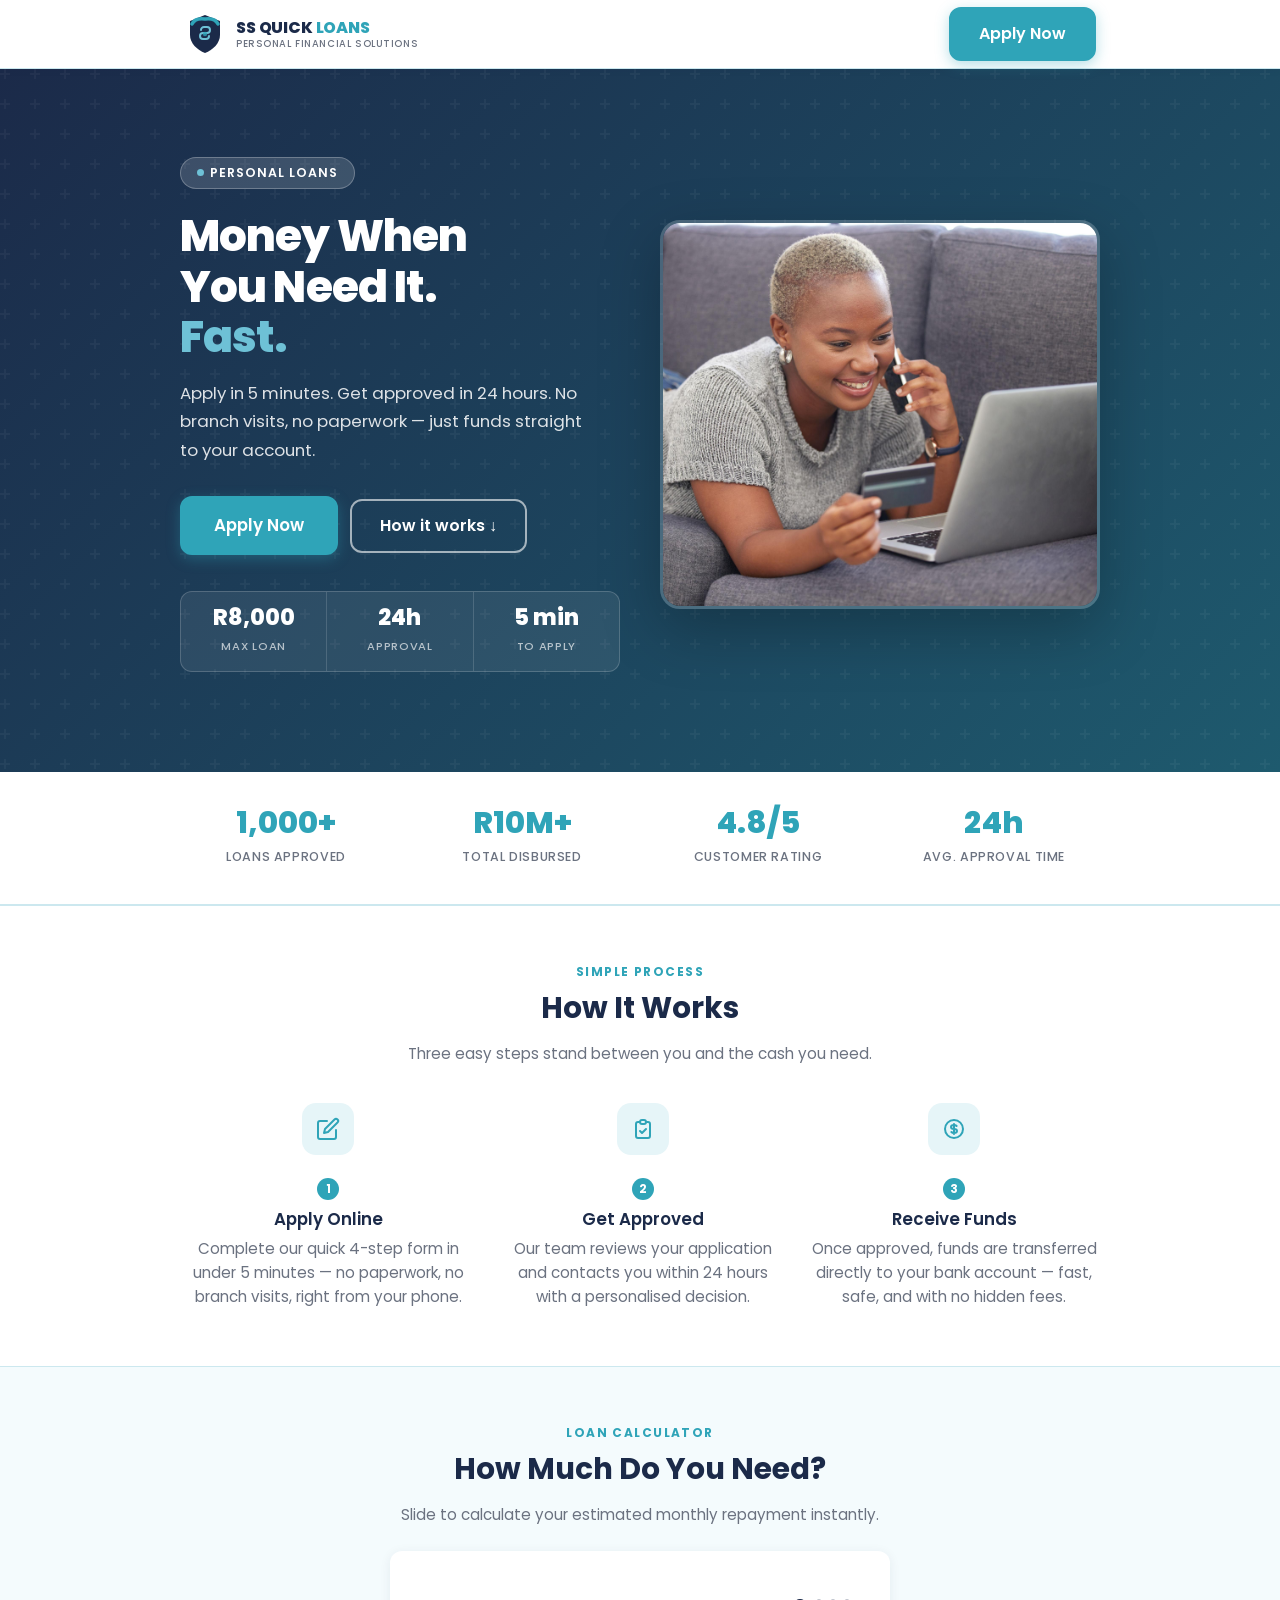
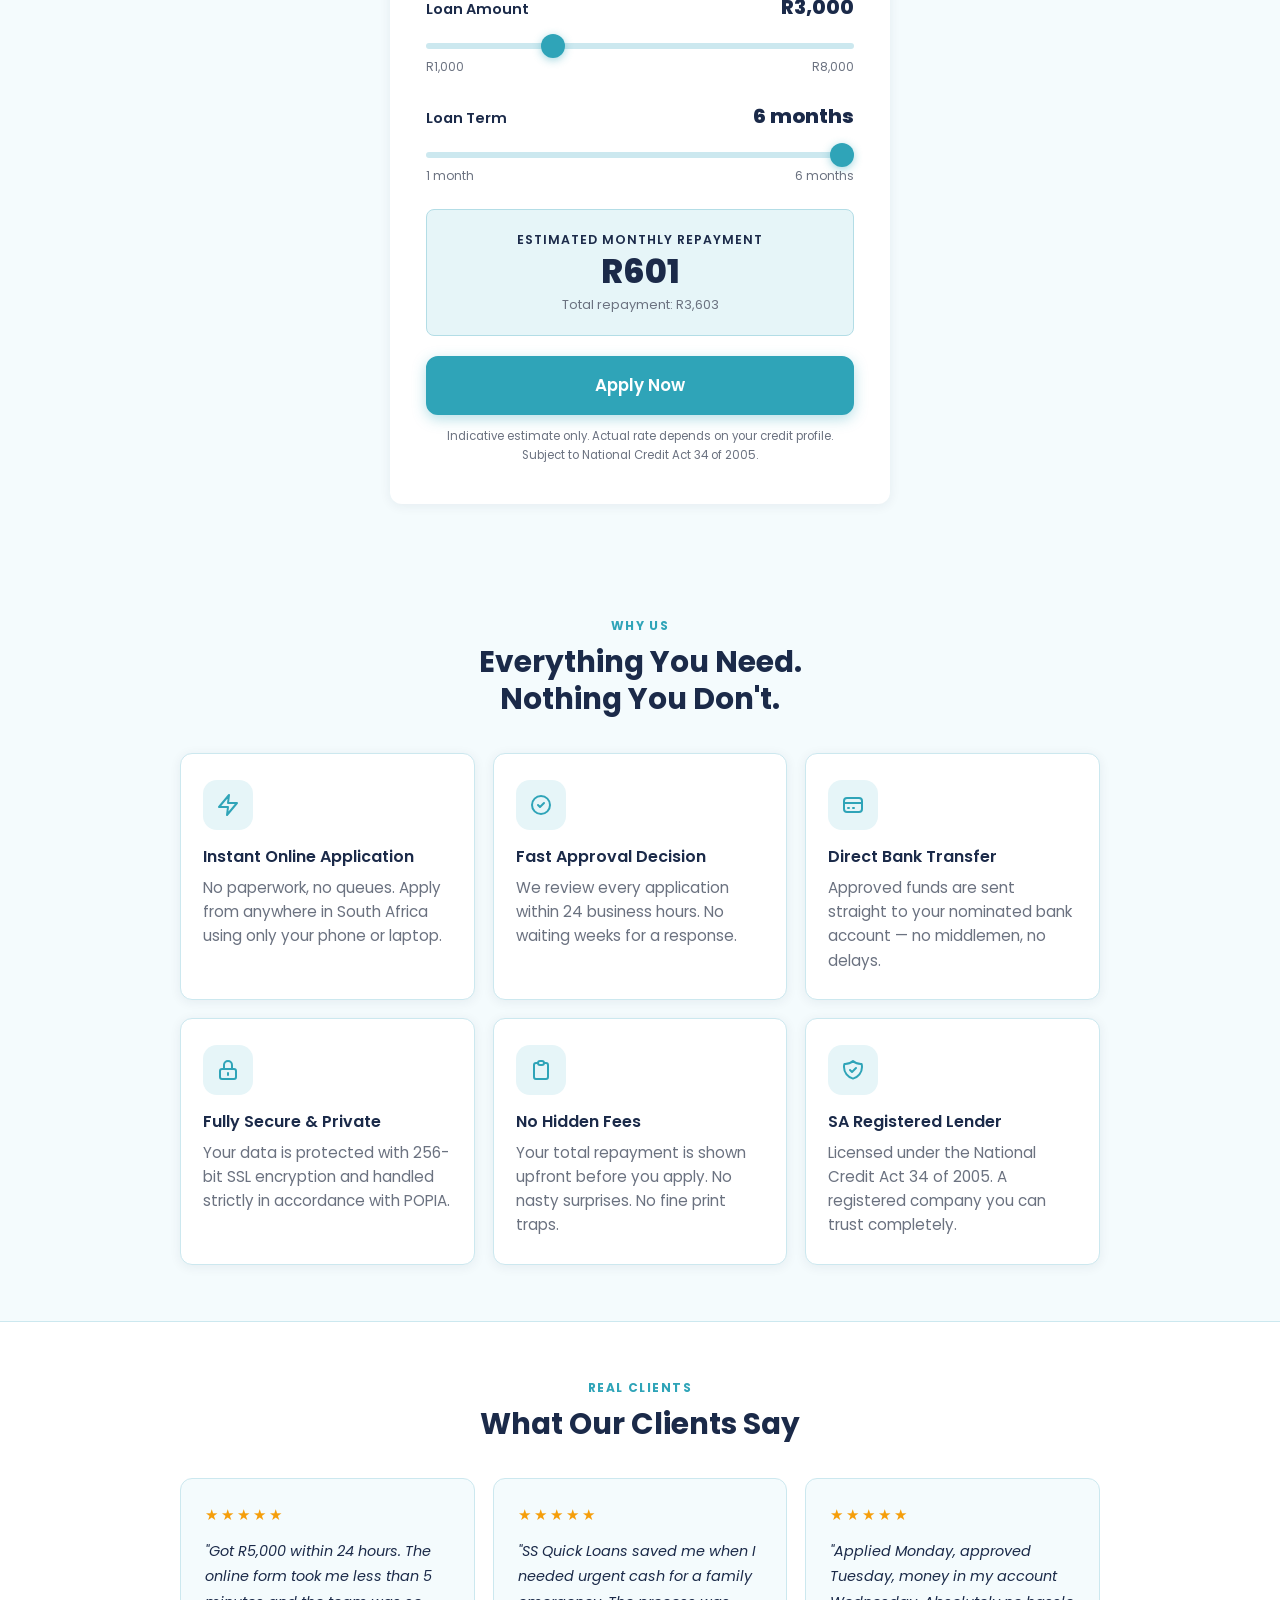
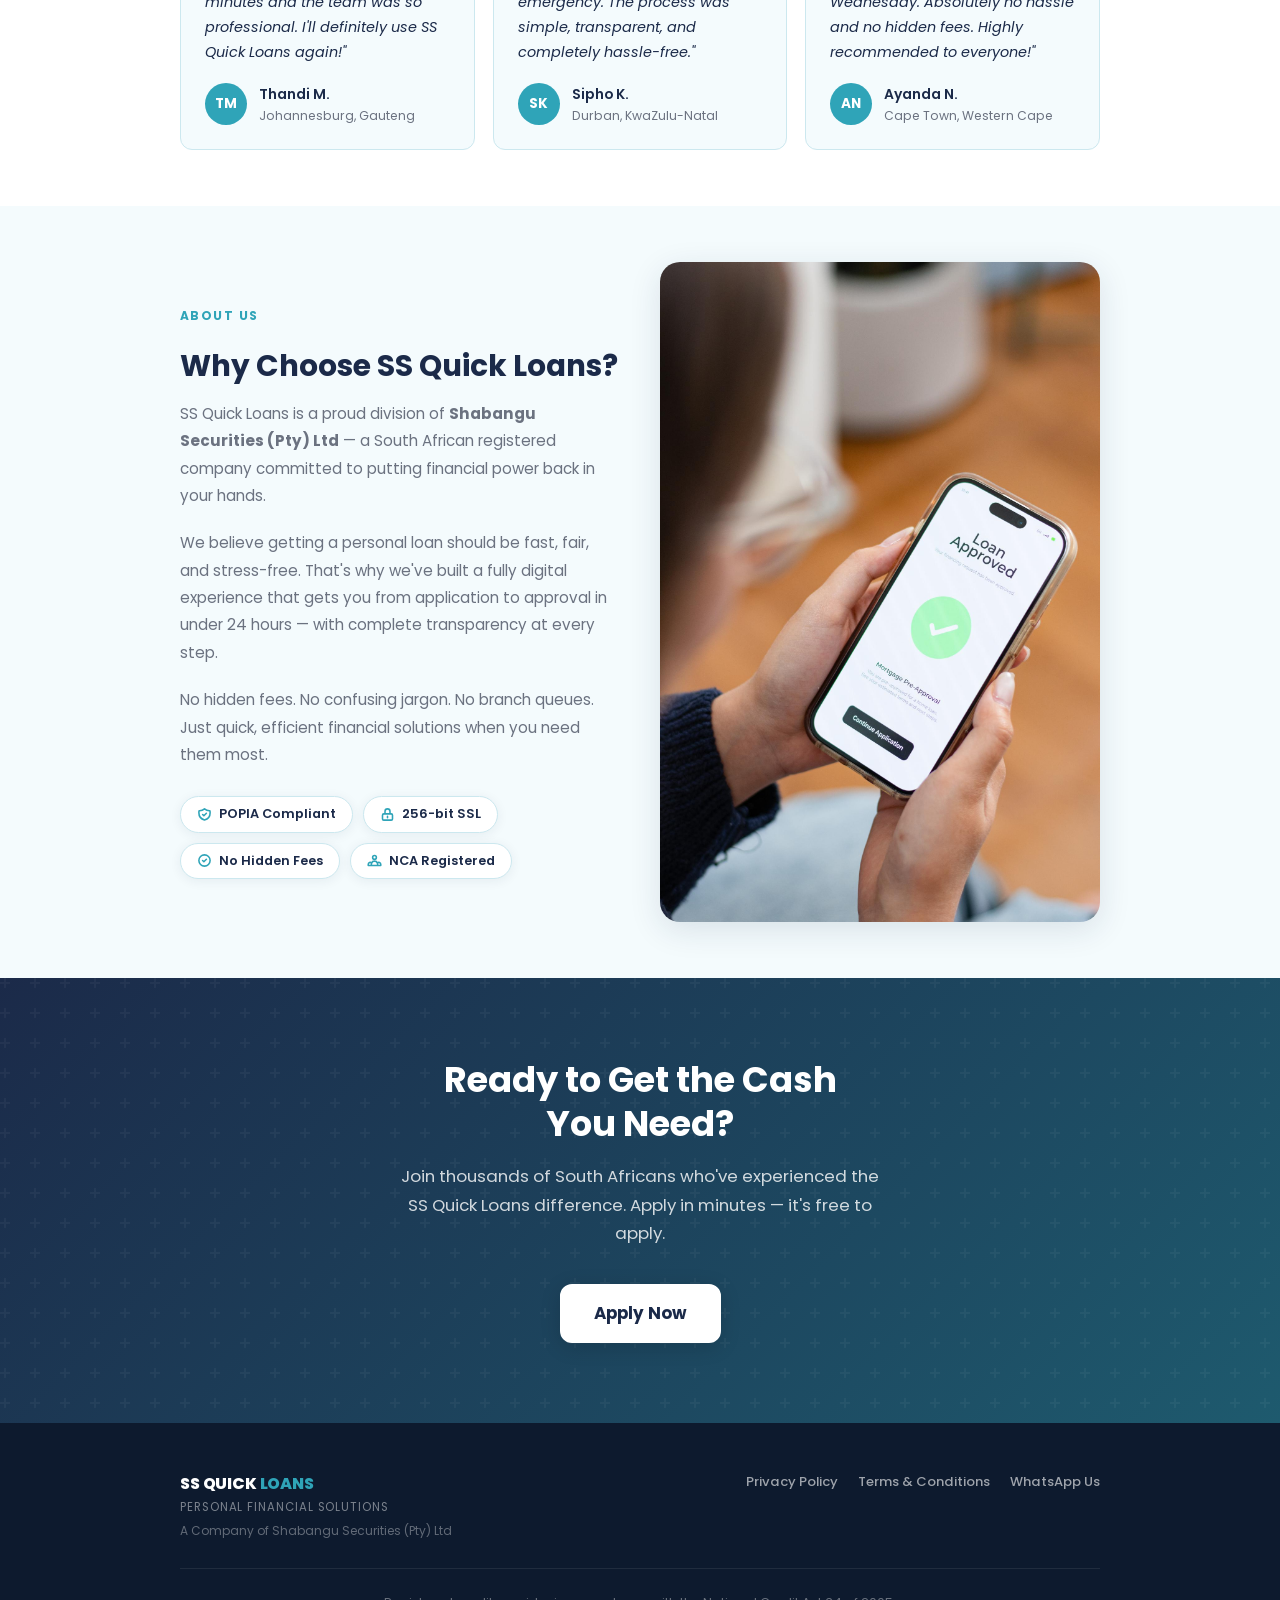
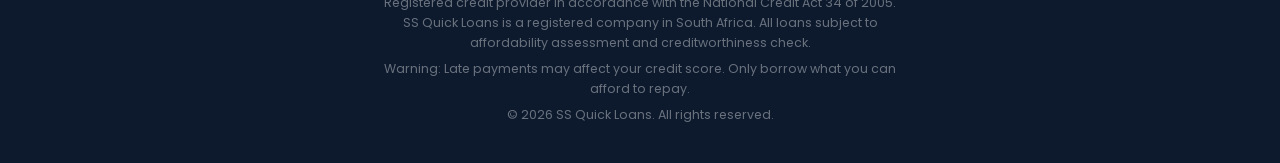
==== index.html @ d0271a35 "Launch SS Quick Loans website Full brand redesign: teal/deep blue palette, Poppins font, SS logo. 10" ====
<!DOCTYPE html>
<html lang="en">
  <head>
    <meta charset="UTF-8" />
    <meta name="viewport" content="width=device-width, initial-scale=1.0" />
    <meta name="description" content="SS Quick Loans — Fast, simple personal loans up to R8,000. Apply in 5 minutes, get approved in 24 hours. No branch visits, no paperwork." />
    <title>SS Quick Loans — Personal Financial Solutions</title>
    <link rel="preconnect" href="https://fonts.googleapis.com" />
    <link rel="preconnect" href="https://fonts.gstatic.com" crossorigin />
    <link href="https://fonts.googleapis.com/css2?family=Poppins:wght@400;500;600;700;800&display=swap" rel="stylesheet" />
    <link rel="stylesheet" href="css/styles.css" />
  </head>

  <body>

    <!-- ── Header ──────────────────────────────────────────── -->
    <header class="site-header">
      <div class="container container--wide">
        <a href="index.html" class="logo" aria-label="SS Quick Loans home">
          <!-- Logo Mark: Stylised SS shield with teal swoosh -->
          <svg class="logo-mark" width="42" height="42" viewBox="0 0 42 42" fill="none" xmlns="http://www.w3.org/2000/svg" aria-hidden="true">
            <!-- Shield body (deep navy) -->
            <path d="M21 2 L36 8 L36 22 C36 30 29 37 21 40 C13 37 6 30 6 22 L6 8 Z" fill="#1B2A49"/>
            <!-- Teal swoosh accent -->
            <path d="M8 11 C10 7 15 5 21 6 C27 5 32 7 34 11" stroke="#2FA4B8" stroke-width="3.5" stroke-linecap="round" fill="none"/>
            <!-- Inner S shape (lighter teal) -->
            <path d="M17 17 C17 15.3 18.3 14 20 14 L23 14 C24.7 14 26 15.3 26 17 C26 18.7 24.7 20 23 20 L19 20 C17.3 20 16 21.3 16 23 C16 24.7 17.3 26 19 26 L22 26 C23.7 26 25 24.7 25 23" stroke="#6EC1D6" stroke-width="2" stroke-linecap="round" fill="none"/>
            <!-- Keyhole -->
            <circle cx="21" cy="21" r="2.2" fill="#2FA4B8" opacity="0.8"/>
          </svg>
          <div class="logo-text">
            <strong>SS QUICK <em>LOANS</em></strong>
            <small>Personal Financial Solutions</small>
          </div>
        </a>
        <a href="apply.html" class="btn btn-primary" data-brand="cta">Apply Now</a>
      </div>
    </header>

    <!-- ── Hero ────────────────────────────────────────────── -->
    <section class="hero">
      <div class="container container--wide">
        <div class="hero-inner">

          <!-- Left: Content -->
          <div class="hero-content">
            <div class="hero-badge">
              <span class="hero-badge-dot"></span>
              <span data-brand="loan-type">Personal Loans</span>
            </div>

            <h1>Money When<br />You Need It.<br /><span style="color:#6EC1D6;">Fast.</span></h1>

            <p class="hero-lead">
              Apply in 5 minutes. Get approved in 24 hours. No branch visits,
              no paperwork — just funds straight to your account.
            </p>

            <div class="hero-cta-row">
              <a href="apply.html" class="btn btn-primary btn-lg" data-brand="cta">Apply Now &rarr;</a>
              <a href="#how-it-works" class="btn btn-outline-white">How it works &darr;</a>
            </div>

            <div class="hero-amount">
              <div class="hero-amount-item">
                <strong data-brand="max-amount">R8,000</strong>
                <span>Max Loan</span>
              </div>
              <div class="hero-amount-item">
                <strong>24h</strong>
                <span>Approval</span>
              </div>
              <div class="hero-amount-item">
                <strong>5 min</strong>
                <span>To Apply</span>
              </div>
            </div>
          </div>

          <!-- Right: Hero Image -->
          <div class="hero-image">
            <img
              src="assets/images/hero-woman.jpg"
              alt="Happy client applying for a loan on laptop while on phone"
              loading="eager"
            />
          </div>

        </div>
      </div>
    </section>

    <!-- ── Stats Bar ────────────────────────────────────────── -->
    <section class="stats-bar">
      <div class="container container--wide">
        <div class="stats-grid">
          <div class="stat-item">
            <span class="stat-number">1,000+</span>
            <span class="stat-label">Loans Approved</span>
          </div>
          <div class="stat-item">
            <span class="stat-number">R10M+</span>
            <span class="stat-label">Total Disbursed</span>
          </div>
          <div class="stat-item">
            <span class="stat-number">4.8/5</span>
            <span class="stat-label">Customer Rating</span>
          </div>
          <div class="stat-item">
            <span class="stat-number">24h</span>
            <span class="stat-label">Avg. Approval Time</span>
          </div>
        </div>
      </div>
    </section>

    <!-- ── How It Works ─────────────────────────────────────── -->
    <section class="how-it-works" id="how-it-works">
      <div class="container container--wide">
        <p class="section-label text-center">Simple Process</p>
        <h2 class="text-center mb-16">How It Works</h2>
        <p class="text-center text-muted" style="max-width:480px;margin:0 auto;">Three easy steps stand between you and the cash you need.</p>

        <div class="steps">
          <!-- Step 1 -->
          <div class="step">
            <div class="step-icon">
              <svg viewBox="0 0 24 24" aria-hidden="true">
                <path d="M11 4H4a2 2 0 00-2 2v14a2 2 0 002 2h14a2 2 0 002-2v-7"/>
                <path d="M18.5 2.5a2.121 2.121 0 013 3L12 15l-4 1 1-4 9.5-9.5z"/>
              </svg>
            </div>
            <div class="step-content">
              <div class="step-num">1</div>
              <h3>Apply Online</h3>
              <p>Complete our quick 4-step form in under 5 minutes — no paperwork, no branch visits, right from your phone.</p>
            </div>
          </div>

          <!-- Step 2 -->
          <div class="step">
            <div class="step-icon">
              <svg viewBox="0 0 24 24" aria-hidden="true">
                <path d="M9 5H7a2 2 0 00-2 2v12a2 2 0 002 2h10a2 2 0 002-2V7a2 2 0 00-2-2h-2M9 5a2 2 0 002 2h2a2 2 0 002-2M9 5a2 2 0 012-2h2a2 2 0 012 2m-6 9l2 2 4-4"/>
              </svg>
            </div>
            <div class="step-content">
              <div class="step-num">2</div>
              <h3>Get Approved</h3>
              <p>Our team reviews your application and contacts you within 24 hours with a personalised decision.</p>
            </div>
          </div>

          <!-- Step 3 -->
          <div class="step">
            <div class="step-icon">
              <svg viewBox="0 0 24 24" aria-hidden="true">
                <path d="M12 8c-1.657 0-3 .895-3 2s1.343 2 3 2 3 .895 3 2-1.343 2-3 2m0-8c1.11 0 2.08.402 2.599 1M12 8V7m0 1v8m0 0v1m0-1c-1.11 0-2.08-.402-2.599-1M21 12a9 9 0 11-18 0 9 9 0 0118 0z"/>
              </svg>
            </div>
            <div class="step-content">
              <div class="step-num">3</div>
              <h3>Receive Funds</h3>
              <p>Once approved, funds are transferred directly to your bank account — fast, safe, and with no hidden fees.</p>
            </div>
          </div>
        </div>
      </div>
    </section>

    <!-- ── Loan Calculator ──────────────────────────────────── -->
    <section class="calculator-section">
      <div class="container">
        <p class="section-label text-center">Loan Calculator</p>
        <h2 class="text-center mb-16">How Much Do You Need?</h2>
        <p class="text-center text-muted mb-24">Slide to calculate your estimated monthly repayment instantly.</p>

        <div class="card calc-card">
          <!-- Amount -->
          <div class="calc-header">
            <label for="loan-amount">Loan Amount</label>
            <span class="calc-value" id="amount-display">R3,000</span>
          </div>
          <input
            type="range"
            id="loan-amount"
            class="slider"
            min="1000"
            max="8000"
            step="500"
            value="3000"
            aria-label="Loan amount"
          />
          <div class="slider-range">
            <span>R1,000</span>
            <span data-brand="max-amount">R8,000</span>
          </div>

          <!-- Term -->
          <div class="calc-header">
            <label for="loan-term-slider">Loan Term</label>
            <span class="calc-value" id="term-display">6 months</span>
          </div>
          <input
            type="range"
            id="loan-term-slider"
            class="slider"
            min="1"
            max="6"
            step="1"
            value="6"
            aria-label="Loan term in months"
          />
          <div class="slider-range">
            <span>1 month</span>
            <span>6 months</span>
          </div>

          <!-- Result -->
          <div class="calc-result">
            <div class="result-label">Estimated Monthly Repayment</div>
            <div class="result-amount" id="monthly-repayment">R0</div>
            <div class="result-sub">Total repayment: <span id="total-repayment">R0</span></div>
          </div>

          <a href="apply.html" class="btn btn-primary btn-full btn-lg" id="calc-apply-btn" data-brand="cta">Apply Now</a>
          <p class="calc-disclaimer">Indicative estimate only. Actual rate depends on your credit profile. Subject to National Credit Act 34 of 2005.</p>
        </div>
      </div>
    </section>

    <!-- ── Benefits / Features ──────────────────────────────── -->
    <section class="benefits-section">
      <div class="container container--wide">
        <p class="section-label text-center">Why Us</p>
        <h2 class="text-center mb-16">Everything You Need.<br />Nothing You Don't.</h2>

        <div class="benefits-grid">

          <div class="benefit-card">
            <div class="benefit-icon">
              <svg viewBox="0 0 24 24" aria-hidden="true">
                <path d="M13 2L3 14h9l-1 8 10-12h-9l1-8z"/>
              </svg>
            </div>
            <h3>Instant Online Application</h3>
            <p>No paperwork, no queues. Apply from anywhere in South Africa using only your phone or laptop.</p>
          </div>

          <div class="benefit-card">
            <div class="benefit-icon">
              <svg viewBox="0 0 24 24" aria-hidden="true">
                <path d="M9 12l2 2 4-4M21 12a9 9 0 11-18 0 9 9 0 0118 0z"/>
              </svg>
            </div>
            <h3>Fast Approval Decision</h3>
            <p>We review every application within 24 business hours. No waiting weeks for a response.</p>
          </div>

          <div class="benefit-card">
            <div class="benefit-icon">
              <svg viewBox="0 0 24 24" aria-hidden="true">
                <path d="M3 10h18M7 15h1m4 0h1m-7 4h12a3 3 0 003-3V8a3 3 0 00-3-3H6a3 3 0 00-3 3v8a3 3 0 003 3z"/>
              </svg>
            </div>
            <h3>Direct Bank Transfer</h3>
            <p>Approved funds are sent straight to your nominated bank account — no middlemen, no delays.</p>
          </div>

          <div class="benefit-card">
            <div class="benefit-icon">
              <svg viewBox="0 0 24 24" aria-hidden="true">
                <path d="M12 15v2m-6 4h12a2 2 0 002-2v-6a2 2 0 00-2-2H6a2 2 0 00-2 2v6a2 2 0 002 2zm10-10V7a4 4 0 00-8 0v4h8z"/>
              </svg>
            </div>
            <h3>Fully Secure &amp; Private</h3>
            <p>Your data is protected with 256-bit SSL encryption and handled strictly in accordance with POPIA.</p>
          </div>

          <div class="benefit-card">
            <div class="benefit-icon">
              <svg viewBox="0 0 24 24" aria-hidden="true">
                <path d="M9 5H7a2 2 0 00-2 2v12a2 2 0 002 2h10a2 2 0 002-2V7a2 2 0 00-2-2h-2M9 5a2 2 0 002 2h2a2 2 0 002-2M9 5a2 2 0 012-2h2a2 2 0 012 2"/>
              </svg>
            </div>
            <h3>No Hidden Fees</h3>
            <p>Your total repayment is shown upfront before you apply. No nasty surprises. No fine print traps.</p>
          </div>

          <div class="benefit-card">
            <div class="benefit-icon">
              <svg viewBox="0 0 24 24" aria-hidden="true">
                <path d="M9 12l2 2 4-4m5.618-4.016A11.955 11.955 0 0112 2.944a11.955 11.955 0 01-8.618 3.04A12.02 12.02 0 003 9c0 5.591 3.824 10.29 9 11.622 5.176-1.332 9-6.03 9-11.622 0-1.042-.133-2.052-.382-3.016z"/>
              </svg>
            </div>
            <h3>SA Registered Lender</h3>
            <p>Licensed under the National Credit Act 34 of 2005. A registered company you can trust completely.</p>
          </div>

        </div>
      </div>
    </section>

    <!-- ── Testimonials ─────────────────────────────────────── -->
    <section class="testimonials-section">
      <div class="container container--wide">
        <p class="section-label text-center">Real Clients</p>
        <h2 class="text-center mb-16">What Our Clients Say</h2>

        <div class="testimonials-grid">

          <div class="testimonial-card">
            <div class="testimonial-stars">★★★★★</div>
            <p class="testimonial-text">"Got R5,000 within 24 hours. The online form took me less than 5 minutes and the team was so professional. I'll definitely use SS Quick Loans again!"</p>
            <div class="testimonial-author">
              <div class="author-avatar">TM</div>
              <div>
                <div class="author-name">Thandi M.</div>
                <div class="author-location">Johannesburg, Gauteng</div>
              </div>
            </div>
          </div>

          <div class="testimonial-card">
            <div class="testimonial-stars">★★★★★</div>
            <p class="testimonial-text">"SS Quick Loans saved me when I needed urgent cash for a family emergency. The process was simple, transparent, and completely hassle-free."</p>
            <div class="testimonial-author">
              <div class="author-avatar">SK</div>
              <div>
                <div class="author-name">Sipho K.</div>
                <div class="author-location">Durban, KwaZulu-Natal</div>
              </div>
            </div>
          </div>

          <div class="testimonial-card">
            <div class="testimonial-stars">★★★★★</div>
            <p class="testimonial-text">"Applied Monday, approved Tuesday, money in my account Wednesday. Absolutely no hassle and no hidden fees. Highly recommended to everyone!"</p>
            <div class="testimonial-author">
              <div class="author-avatar">AN</div>
              <div>
                <div class="author-name">Ayanda N.</div>
                <div class="author-location">Cape Town, Western Cape</div>
              </div>
            </div>
          </div>

        </div>
      </div>
    </section>

    <!-- ── About / Trust Section ───────────────────────────── -->
    <section class="about-section">
      <div class="container container--wide">
        <div class="about-inner">

          <!-- Left: Content -->
          <div class="about-content">
            <p class="section-label">About Us</p>
            <h2>Why Choose SS Quick Loans?</h2>
            <p>
              SS Quick Loans is a proud division of <strong>Shabangu Securities (Pty) Ltd</strong> —
              a South African registered company committed to putting financial power back in your hands.
            </p>
            <p>
              We believe getting a personal loan should be fast, fair, and stress-free.
              That's why we've built a fully digital experience that gets you from application
              to approval in under 24 hours — with complete transparency at every step.
            </p>
            <p>
              No hidden fees. No confusing jargon. No branch queues.
              Just quick, efficient financial solutions when you need them most.
            </p>

            <div class="trust-badges">
              <div class="trust-badge">
                <svg viewBox="0 0 24 24" aria-hidden="true">
                  <path d="M9 12l2 2 4-4m5.618-4.016A11.955 11.955 0 0112 2.944a11.955 11.955 0 01-8.618 3.04A12.02 12.02 0 003 9c0 5.591 3.824 10.29 9 11.622 5.176-1.332 9-6.03 9-11.622 0-1.042-.133-2.052-.382-3.016z"/>
                </svg>
                POPIA Compliant
              </div>
              <div class="trust-badge">
                <svg viewBox="0 0 24 24" aria-hidden="true">
                  <path d="M12 15v2m-6 4h12a2 2 0 002-2v-6a2 2 0 00-2-2H6a2 2 0 00-2 2v6a2 2 0 002 2zm10-10V7a4 4 0 00-8 0v4h8z"/>
                </svg>
                256-bit SSL
              </div>
              <div class="trust-badge">
                <svg viewBox="0 0 24 24" aria-hidden="true">
                  <path d="M9 12l2 2 4-4M21 12a9 9 0 11-18 0 9 9 0 0118 0z"/>
                </svg>
                No Hidden Fees
              </div>
              <div class="trust-badge">
                <svg viewBox="0 0 24 24" aria-hidden="true">
                  <path d="M17 20h5v-2a3 3 0 00-5.356-1.857M17 20H7m10 0v-2c0-.656-.126-1.283-.356-1.857M7 20H2v-2a3 3 0 015.356-1.857M7 20v-2c0-.656.126-1.283.356-1.857m0 0a5.002 5.002 0 019.288 0M15 7a3 3 0 11-6 0 3 3 0 016 0z"/>
                </svg>
                NCA Registered
              </div>
            </div>
          </div>

          <!-- Right: Image -->
          <div class="about-image">
            <img
              src="assets/images/loan-approved.jpg"
              alt="Person seeing their loan approved on a mobile phone"
              loading="lazy"
            />
          </div>

        </div>
      </div>
    </section>

    <!-- ── Final CTA Section ────────────────────────────────── -->
    <section class="cta-section">
      <div class="container">
        <h2>Ready to Get the Cash<br />You Need?</h2>
        <p>
          Join thousands of South Africans who've experienced the
          SS Quick Loans difference. Apply in minutes — it's free to apply.
        </p>
        <a href="apply.html" class="btn btn-white btn-lg" data-brand="cta">
          Apply Now — It's Free
        </a>
      </div>
    </section>

    <!-- ── Footer ────────────────────────────────────────────── -->
    <footer class="site-footer">
      <div class="container container--wide">
        <div class="footer-top">
          <!-- Brand block -->
          <div>
            <div class="footer-brand-name">SS QUICK <em>LOANS</em></div>
            <div class="footer-tagline">Personal Financial Solutions</div>
            <div style="font-size:0.75rem;color:rgba(255,255,255,0.35);margin-top:4px;">A Company of Shabangu Securities (Pty) Ltd</div>
          </div>
          <!-- Links -->
          <div class="footer-links">
            <a href="#">Privacy Policy</a>
            <a href="#">Terms &amp; Conditions</a>
            <a href="#" data-brand="whatsapp-btn" target="_blank" rel="noopener noreferrer">WhatsApp Us</a>
          </div>
        </div>

        <div class="footer-legal">
          <p>
            Registered credit provider in accordance with the National Credit Act 34 of 2005.
            <span data-brand="name">SS Quick Loans</span> is a registered company in South Africa.
            All loans subject to affordability assessment and creditworthiness check.
          </p>
          <p>
            Warning: Late payments may affect your credit score.
            Only borrow what you can afford to repay.
          </p>
          <p class="footer-copyright">
            &copy; <span id="footer-year"></span> SS Quick Loans. All rights reserved.
          </p>
        </div>
      </div>
    </footer>

    <!-- ── Sticky CTA (mobile only) ─────────────────────────── -->
    <div class="sticky-cta" id="sticky-cta" role="region" aria-label="Apply for a loan">
      <a href="apply.html" class="btn btn-primary btn-full btn-lg" data-brand="cta">Apply Now</a>
    </div>

    <!-- Scripts -->
    <script src="js/config.js"></script>
    <script src="js/calculator.js"></script>
    <script>
      document.getElementById("footer-year").textContent = new Date().getFullYear();

      (function () {
        const cta = document.getElementById("sticky-cta");
        let lastY = window.scrollY;
        let heroBottom = 0;

        function setHeroBottom() {
          const hero = document.querySelector(".hero");
          if (hero) heroBottom = hero.getBoundingClientRect().bottom + window.scrollY;
        }

        setHeroBottom();
        window.addEventListener("resize", setHeroBottom);

        window.addEventListener("scroll", function () {
          const y = window.scrollY;
          if (y < heroBottom) {
            cta.classList.add("hidden");
          } else if (y < lastY) {
            cta.classList.remove("hidden");
          } else {
            cta.classList.add("hidden");
          }
          lastY = y;
        }, { passive: true });
      }());
    </script>
  </body>
</html>
---- css/styles.css ----
/* ============================================================
   SS Quick Loans — styles.css
   Mobile-first, pure CSS, zero dependencies
   ============================================================ */

@import url('https://fonts.googleapis.com/css2?family=Poppins:wght@400;500;600;700;800&display=swap');

/* ── 1. CSS Variables ──────────────────────────────────────── */
:root {
  --primary: #1B2A49;
  --accent: #2FA4B8;
  --primary-dark: #162136;
  --accent-hover: #238A9E;
  --accent-light: #E6F5F8;
  --accent-mid: #6EC1D6;

  --text: #1B2A49;
  --text-muted: #6B7280;
  --bg: #F4FBFD;
  --card: #ffffff;
  --border: #CCE8EF;

  --radius: 12px;
  --radius-sm: 8px;
  --shadow: 0 2px 12px rgba(27, 42, 73, 0.07);
  --shadow-lg: 0 8px 32px rgba(27, 42, 73, 0.12);

  --font: 'Poppins', -apple-system, BlinkMacSystemFont, "Segoe UI", Roboto, sans-serif;
  --transition: 0.2s ease;
}

/* ── 2. Reset ──────────────────────────────────────────────── */
*,
*::before,
*::after {
  box-sizing: border-box;
  margin: 0;
  padding: 0;
}

html {
  font-size: 16px;
  scroll-behavior: smooth;
  -webkit-text-size-adjust: 100%;
}

body {
  font-family: var(--font);
  color: var(--text);
  background: var(--bg);
  line-height: 1.6;
  min-height: 100vh;
}

img,
svg {
  display: block;
  max-width: 100%;
}

a {
  color: var(--accent);
  text-decoration: none;
}

a:hover {
  text-decoration: underline;
}

ul {
  list-style: none;
}

/* ── 3. Layout ─────────────────────────────────────────────── */
.container {
  width: 100%;
  max-width: 540px;
  margin: 0 auto;
  padding: 0 20px;
}

.container--wide {
  max-width: 960px;
}

section {
  padding: 56px 0;
}

/* ── 4. Typography ─────────────────────────────────────────── */
h1 {
  font-size: clamp(1.9rem, 5vw, 2.75rem);
  font-weight: 800;
  line-height: 1.15;
  letter-spacing: -0.02em;
  color: var(--text);
}

h2 {
  font-size: clamp(1.3rem, 4vw, 1.85rem);
  font-weight: 700;
  line-height: 1.25;
  color: var(--text);
}

h3 {
  font-size: 1.05rem;
  font-weight: 600;
  color: var(--text);
}

p {
  color: var(--text-muted);
  font-size: 0.95rem;
}

.text-center { text-align: center; }
.text-primary { color: var(--primary); }
.text-accent  { color: var(--accent); }
.text-muted   { color: var(--text-muted); }

/* ── 5. Buttons ────────────────────────────────────────────── */
.btn {
  display: inline-flex;
  align-items: center;
  justify-content: center;
  gap: 8px;
  min-height: 48px;
  padding: 12px 28px;
  border-radius: var(--radius);
  font-family: var(--font);
  font-size: 1rem;
  font-weight: 600;
  cursor: pointer;
  border: 2px solid transparent;
  transition: background var(--transition), transform var(--transition), box-shadow var(--transition);
  text-decoration: none;
  white-space: nowrap;
  -webkit-tap-highlight-color: transparent;
}

.btn:active {
  transform: scale(0.97);
}

.btn-primary {
  background: var(--accent);
  color: #fff;
  border-color: var(--accent);
  box-shadow: 0 4px 14px rgba(47, 164, 184, 0.35);
}

.btn-primary:hover {
  background: var(--accent-hover);
  border-color: var(--accent-hover);
  box-shadow: 0 6px 20px rgba(47, 164, 184, 0.45);
  text-decoration: none;
  color: #fff;
}

.btn-outline {
  background: transparent;
  color: var(--primary);
  border-color: var(--primary);
}

.btn-outline:hover {
  background: var(--accent-light);
  text-decoration: none;
}

.btn-outline-white {
  background: transparent;
  color: #fff;
  border-color: rgba(255, 255, 255, 0.6);
}

.btn-outline-white:hover {
  background: rgba(255, 255, 255, 0.12);
  border-color: #fff;
  text-decoration: none;
  color: #fff;
}

.btn-accent {
  background: var(--accent);
  color: #fff;
  border-color: var(--accent);
  box-shadow: 0 4px 14px rgba(47, 164, 184, 0.35);
}

.btn-accent:hover {
  background: var(--accent-hover);
  border-color: var(--accent-hover);
  text-decoration: none;
  color: #fff;
}

.btn-white {
  background: #fff;
  color: var(--primary);
  border-color: #fff;
  box-shadow: 0 4px 20px rgba(0, 0, 0, 0.15);
  font-weight: 700;
}

.btn-white:hover {
  background: rgba(255, 255, 255, 0.92);
  text-decoration: none;
  color: var(--primary);
}

.btn-full { width: 100%; }

.btn-lg {
  min-height: 56px;
  font-size: 1.05rem;
  padding: 14px 32px;
}

.whatsapp-btn {
  background: #25d366;
  color: #fff;
  border-color: #25d366;
  box-shadow: 0 4px 14px rgba(37, 211, 102, 0.3);
}

.whatsapp-btn:hover {
  background: #1da851;
  border-color: #1da851;
  text-decoration: none;
  color: #fff;
}

/* ── 6. Card ───────────────────────────────────────────────── */
.card {
  background: var(--card);
  border-radius: var(--radius);
  box-shadow: var(--shadow);
  padding: 28px 24px;
}

.card--bordered {
  border: 1px solid var(--border);
  box-shadow: none;
}

/* ── 7. Header ─────────────────────────────────────────────── */
.site-header {
  background: var(--card);
  border-bottom: 1px solid var(--border);
  position: sticky;
  top: 0;
  z-index: 100;
  box-shadow: 0 1px 8px rgba(27, 42, 73, 0.06);
}

.site-header .container--wide {
  display: flex;
  align-items: center;
  justify-content: space-between;
  height: 68px;
  padding: 0 24px;
}

/* ── 8. Logo ───────────────────────────────────────────────── */
.logo {
  display: flex;
  align-items: center;
  gap: 10px;
  text-decoration: none;
}

.logo:hover { text-decoration: none; }

.logo-mark {
  flex-shrink: 0;
}

.logo-text {
  line-height: 1.15;
}

.logo-text strong {
  display: block;
  font-size: 1rem;
  font-weight: 800;
  letter-spacing: -0.01em;
  color: var(--primary);
}

.logo-text strong em {
  color: var(--accent);
  font-style: normal;
}

.logo-text small {
  display: block;
  font-size: 0.6rem;
  color: var(--text-muted);
  font-weight: 500;
  letter-spacing: 0.06em;
  text-transform: uppercase;
}

/* ── 9. Hero ───────────────────────────────────────────────── */
.hero {
  background: linear-gradient(135deg, var(--primary) 0%, #1e5a6e 100%);
  color: #fff;
  padding: 60px 0 72px;
  position: relative;
  overflow: hidden;
}

.hero::before {
  content: "";
  position: absolute;
  inset: 0;
  background: url("data:image/svg+xml,%3Csvg width='60' height='60' viewBox='0 0 60 60' xmlns='http://www.w3.org/2000/svg'%3E%3Cg fill='none' fill-rule='evenodd'%3E%3Cg fill='%23ffffff' fill-opacity='0.04'%3E%3Cpath d='M36 34v-4h-2v4h-4v2h4v4h2v-4h4v-2h-4zm0-30V0h-2v4h-4v2h4v4h2V6h4V4h-4zM6 34v-4H4v4H0v2h4v4h2v-4h4v-2H6zM6 4V0H4v4H0v2h4v4h2V6h4V4H6z'/%3E%3C/g%3E%3C/g%3E%3C/svg%3E");
  pointer-events: none;
}

.hero .container--wide {
  position: relative;
  z-index: 1;
}

.hero-inner {
  display: grid;
  grid-template-columns: 1fr;
  gap: 40px;
  align-items: center;
}

.hero-content { text-align: center; }

.hero h1 {
  color: #fff;
  margin-bottom: 16px;
}

.hero-lead {
  color: rgba(255, 255, 255, 0.85);
  font-size: 1.05rem;
  max-width: 420px;
  margin: 0 auto 32px;
  line-height: 1.7;
}

.hero-badge {
  display: inline-flex;
  align-items: center;
  gap: 6px;
  background: rgba(255, 255, 255, 0.15);
  border: 1px solid rgba(255, 255, 255, 0.25);
  border-radius: 100px;
  padding: 5px 16px;
  font-size: 0.78rem;
  font-weight: 600;
  color: #fff;
  margin-bottom: 22px;
  text-transform: uppercase;
  letter-spacing: 0.08em;
}

.hero-badge-dot {
  width: 7px;
  height: 7px;
  border-radius: 50%;
  background: var(--accent-mid);
  flex-shrink: 0;
}

.hero-cta-row {
  display: flex;
  flex-direction: column;
  gap: 12px;
  align-items: center;
  margin-bottom: 36px;
}

.hero-amount {
  display: flex;
  justify-content: center;
  gap: 0;
  border: 1px solid rgba(255, 255, 255, 0.18);
  border-radius: var(--radius);
  background: rgba(255, 255, 255, 0.08);
  overflow: hidden;
}

.hero-amount-item {
  flex: 1;
  text-align: center;
  padding: 14px 12px;
  border-right: 1px solid rgba(255, 255, 255, 0.15);
}

.hero-amount-item:last-child { border-right: none; }

.hero-amount-item strong {
  display: block;
  font-size: 1.4rem;
  font-weight: 800;
  color: #fff;
  line-height: 1;
  margin-bottom: 3px;
}

.hero-amount-item span {
  font-size: 0.7rem;
  color: rgba(255, 255, 255, 0.65);
  text-transform: uppercase;
  letter-spacing: 0.06em;
  font-weight: 500;
}

.hero-image {
  border-radius: 20px;
  overflow: hidden;
  position: relative;
  max-height: 400px;
  box-shadow: 0 20px 60px rgba(0, 0, 0, 0.25);
  border: 3px solid rgba(255, 255, 255, 0.2);
}

.hero-image img {
  width: 100%;
  height: 100%;
  object-fit: cover;
  display: block;
}

/* ── 10. Stats Bar ─────────────────────────────────────────── */
.stats-bar {
  background: var(--card);
  border-bottom: 1px solid var(--border);
  padding: 32px 0;
}

.stats-grid {
  display: grid;
  grid-template-columns: repeat(2, 1fr);
  gap: 24px;
  text-align: center;
}

.stat-item { padding: 4px; }

.stat-number {
  display: block;
  font-size: 1.9rem;
  font-weight: 800;
  color: var(--accent);
  line-height: 1;
  margin-bottom: 4px;
}

.stat-label {
  font-size: 0.78rem;
  color: var(--text-muted);
  font-weight: 500;
  text-transform: uppercase;
  letter-spacing: 0.05em;
}

/* ── 11. Section Label ─────────────────────────────────────── */
.section-label {
  font-size: 0.75rem;
  text-transform: uppercase;
  letter-spacing: 0.12em;
  font-weight: 700;
  color: var(--accent);
  margin-bottom: 8px;
}

/* ── 12. How It Works ──────────────────────────────────────── */
.how-it-works {
  background: var(--card);
  border-top: 1px solid var(--border);
  border-bottom: 1px solid var(--border);
}

.steps {
  display: flex;
  flex-direction: column;
  gap: 24px;
  margin-top: 36px;
}

.step {
  display: flex;
  gap: 20px;
  align-items: flex-start;
}

.step-icon {
  width: 52px;
  height: 52px;
  border-radius: 14px;
  background: var(--accent-light);
  display: flex;
  align-items: center;
  justify-content: center;
  flex-shrink: 0;
}

.step-icon svg {
  width: 24px;
  height: 24px;
  stroke: var(--accent);
  fill: none;
  stroke-width: 2;
  stroke-linecap: round;
  stroke-linejoin: round;
}

.step-num {
  display: inline-flex;
  align-items: center;
  justify-content: center;
  width: 22px;
  height: 22px;
  border-radius: 50%;
  background: var(--accent);
  color: #fff;
  font-size: 0.72rem;
  font-weight: 700;
  margin-bottom: 6px;
}

.step-content h3 { margin-bottom: 4px; }

/* ── 13. Benefits Section ──────────────────────────────────── */
.benefits-section { background: var(--bg); }

.benefits-grid {
  display: grid;
  grid-template-columns: 1fr;
  gap: 18px;
  margin-top: 36px;
}

.benefit-card {
  background: var(--card);
  border-radius: var(--radius);
  padding: 26px 22px;
  border: 1px solid var(--border);
  box-shadow: var(--shadow);
  transition: transform var(--transition), box-shadow var(--transition);
}

.benefit-card:hover {
  transform: translateY(-2px);
  box-shadow: var(--shadow-lg);
}

.benefit-icon {
  width: 50px;
  height: 50px;
  border-radius: 14px;
  background: var(--accent-light);
  display: flex;
  align-items: center;
  justify-content: center;
  margin-bottom: 14px;
}

.benefit-icon svg {
  width: 24px;
  height: 24px;
  stroke: var(--accent);
  fill: none;
  stroke-width: 2;
  stroke-linecap: round;
  stroke-linejoin: round;
}

.benefit-card h3 { margin-bottom: 6px; font-size: 1rem; }

/* ── 14. Testimonials ──────────────────────────────────────── */
.testimonials-section { background: var(--card); border-top: 1px solid var(--border); }

.testimonials-grid {
  display: grid;
  grid-template-columns: 1fr;
  gap: 18px;
  margin-top: 36px;
}

.testimonial-card {
  background: var(--bg);
  border-radius: var(--radius);
  padding: 24px;
  border: 1px solid var(--border);
  display: flex;
  flex-direction: column;
}

.testimonial-stars {
  color: #F59E0B;
  font-size: 0.95rem;
  letter-spacing: 3px;
  margin-bottom: 12px;
}

.testimonial-text {
  font-size: 0.9rem;
  color: var(--text);
  line-height: 1.75;
  font-style: italic;
  flex: 1;
  margin-bottom: 18px;
}

.testimonial-author {
  display: flex;
  align-items: center;
  gap: 12px;
}

.author-avatar {
  width: 42px;
  height: 42px;
  border-radius: 50%;
  background: var(--accent);
  color: #fff;
  display: flex;
  align-items: center;
  justify-content: center;
  font-weight: 700;
  font-size: 0.85rem;
  flex-shrink: 0;
}

.author-name {
  font-size: 0.87rem;
  font-weight: 600;
  color: var(--text);
}

.author-location {
  font-size: 0.77rem;
  color: var(--text-muted);
  font-weight: 400;
}

/* ── 15. Loan Calculator ───────────────────────────────────── */
.calculator-section { padding: 56px 0; }

.calc-card { padding: 32px 24px; }

.calc-header {
  display: flex;
  justify-content: space-between;
  align-items: baseline;
  margin-bottom: 8px;
}

.calc-header label {
  font-weight: 600;
  font-size: 0.9rem;
  color: var(--text);
}

.calc-header .calc-value {
  font-size: 1.25rem;
  font-weight: 800;
  color: var(--primary);
}

.slider {
  -webkit-appearance: none;
  appearance: none;
  width: 100%;
  height: 6px;
  border-radius: 6px;
  background: var(--border);
  outline: none;
  cursor: pointer;
  margin: 12px 0 4px;
  transition: background var(--transition);
}

.slider::-webkit-slider-thumb {
  -webkit-appearance: none;
  appearance: none;
  width: 24px;
  height: 24px;
  border-radius: 50%;
  background: var(--accent);
  cursor: pointer;
  box-shadow: 0 2px 8px rgba(47, 164, 184, 0.45);
  transition: transform var(--transition);
}

.slider::-webkit-slider-thumb:active { transform: scale(1.2); }

.slider::-moz-range-thumb {
  width: 24px;
  height: 24px;
  border-radius: 50%;
  background: var(--accent);
  cursor: pointer;
  border: none;
  box-shadow: 0 2px 8px rgba(47, 164, 184, 0.45);
}

.slider-range {
  display: flex;
  justify-content: space-between;
  font-size: 0.75rem;
  color: var(--text-muted);
  margin-bottom: 24px;
}

.term-selector {
  display: grid;
  grid-template-columns: repeat(4, 1fr);
  gap: 8px;
  margin: 12px 0 28px;
}

.term-btn {
  background: var(--bg);
  border: 2px solid var(--border);
  border-radius: var(--radius-sm);
  padding: 10px 4px;
  font-family: var(--font);
  font-size: 0.85rem;
  font-weight: 600;
  color: var(--text-muted);
  cursor: pointer;
  transition: all var(--transition);
  text-align: center;
}

.term-btn:hover { border-color: var(--accent); color: var(--accent); }
.term-btn.active { background: var(--accent); border-color: var(--accent); color: #fff; }

.calc-result {
  background: var(--accent-light);
  border: 1px solid #b3dde6;
  border-radius: var(--radius-sm);
  padding: 20px;
  text-align: center;
  margin-bottom: 20px;
}

.calc-result .result-label {
  font-size: 0.78rem;
  text-transform: uppercase;
  letter-spacing: 0.08em;
  color: var(--primary);
  font-weight: 600;
  margin-bottom: 4px;
}

.calc-result .result-amount {
  font-size: 2.1rem;
  font-weight: 800;
  color: var(--primary);
  line-height: 1.1;
}

.calc-result .result-sub {
  font-size: 0.8rem;
  color: var(--text-muted);
  margin-top: 4px;
}

.calc-disclaimer {
  font-size: 0.72rem;
  color: var(--text-muted);
  text-align: center;
  margin-top: 12px;
}

/* ── 16. About / Trust ─────────────────────────────────────── */
.about-section { background: var(--bg); }

.about-inner {
  display: grid;
  grid-template-columns: 1fr;
  gap: 40px;
  align-items: center;
}

.about-content h2 { margin-bottom: 16px; }
.about-content p  { margin-bottom: 20px; line-height: 1.8; }

.about-image img {
  width: 100%;
  border-radius: 20px;
  box-shadow: var(--shadow-lg);
}

.trust-badges {
  display: flex;
  flex-wrap: wrap;
  gap: 10px;
  margin-top: 28px;
}

.trust-badge {
  display: flex;
  align-items: center;
  gap: 7px;
  background: var(--card);
  border: 1px solid var(--border);
  border-radius: 100px;
  padding: 7px 16px;
  font-size: 0.8rem;
  font-weight: 600;
  color: var(--text);
  box-shadow: var(--shadow);
}

.trust-badge svg {
  width: 15px;
  height: 15px;
  stroke: var(--accent);
  fill: none;
  stroke-width: 2.5;
  stroke-linecap: round;
  stroke-linejoin: round;
  flex-shrink: 0;
}

/* ── 17. Final CTA Section ─────────────────────────────────── */
.cta-section {
  background: linear-gradient(135deg, var(--primary) 0%, #1e5a6e 100%);
  color: #fff;
  text-align: center;
  padding: 80px 0;
  position: relative;
  overflow: hidden;
}

.cta-section::before {
  content: "";
  position: absolute;
  inset: 0;
  background: url("data:image/svg+xml,%3Csvg width='60' height='60' viewBox='0 0 60 60' xmlns='http://www.w3.org/2000/svg'%3E%3Cg fill='none' fill-rule='evenodd'%3E%3Cg fill='%23ffffff' fill-opacity='0.04'%3E%3Cpath d='M36 34v-4h-2v4h-4v2h4v4h2v-4h4v-2h-4zm0-30V0h-2v4h-4v2h4v4h2V6h4V4h-4zM6 34v-4H4v4H0v2h4v4h2v-4h4v-2H6zM6 4V0H4v4H0v2h4v4h2V6h4V4H6z'/%3E%3C/g%3E%3C/g%3E%3C/svg%3E");
  pointer-events: none;
}

.cta-section .container { position: relative; z-index: 1; }

.cta-section h2 {
  color: #fff;
  font-size: clamp(1.5rem, 4vw, 2.2rem);
  margin-bottom: 16px;
}

.cta-section p {
  color: rgba(255, 255, 255, 0.8);
  font-size: 1.05rem;
  max-width: 480px;
  margin: 0 auto 36px;
  line-height: 1.7;
}

/* ── 18. Footer ────────────────────────────────────────────── */
.site-footer {
  background: #0d1a2e;
  color: rgba(255, 255, 255, 0.55);
  padding: 48px 0 32px;
  font-size: 0.82rem;
}

.footer-top {
  display: flex;
  flex-direction: column;
  align-items: center;
  gap: 24px;
  padding-bottom: 28px;
  border-bottom: 1px solid rgba(255, 255, 255, 0.08);
  margin-bottom: 24px;
}

.footer-brand-name {
  color: #fff;
  font-weight: 800;
  font-size: 1rem;
  letter-spacing: -0.01em;
}

.footer-brand-name em {
  color: var(--accent);
  font-style: normal;
}

.footer-tagline {
  font-size: 0.72rem;
  color: rgba(255, 255, 255, 0.45);
  text-transform: uppercase;
  letter-spacing: 0.08em;
  margin-top: 2px;
}

.footer-links {
  display: flex;
  gap: 20px;
  flex-wrap: wrap;
  justify-content: center;
}

.footer-links a {
  color: rgba(255, 255, 255, 0.6);
  font-size: 0.82rem;
  font-weight: 500;
  transition: color var(--transition);
}

.footer-links a:hover {
  color: var(--accent);
  text-decoration: none;
}

.footer-legal {
  text-align: center;
}

.footer-legal p {
  color: rgba(255, 255, 255, 0.38);
  max-width: 520px;
  margin: 0 auto 6px;
  font-size: 0.78rem;
  line-height: 1.6;
}

.footer-copyright {
  color: rgba(255, 255, 255, 0.3);
  font-size: 0.75rem;
  margin-top: 12px;
}

/* ── 19. Sticky CTA ────────────────────────────────────────── */
.sticky-cta {
  position: fixed;
  bottom: 0;
  left: 0;
  right: 0;
  background: var(--card);
  border-top: 1px solid var(--border);
  padding: 12px 20px;
  z-index: 200;
  box-shadow: 0 -4px 20px rgba(27, 42, 73, 0.1);
  transform: translateY(0);
  transition: transform 0.3s ease;
}

.sticky-cta.hidden { transform: translateY(100%); }

@media (min-width: 768px) {
  .sticky-cta { display: none; }
}

/* ── 20. Form & Progress (apply.html) ──────────────────────── */
.apply-page {
  background: var(--bg);
  min-height: 100vh;
  padding-bottom: 40px;
}

.apply-header {
  background: var(--card);
  border-bottom: 1px solid var(--border);
  padding: 16px 20px;
  text-align: center;
}

.apply-header .back-link {
  position: absolute;
  left: 20px;
  top: 50%;
  transform: translateY(-50%);
  color: var(--text-muted);
  display: flex;
  align-items: center;
  gap: 4px;
  font-size: 0.9rem;
  font-weight: 500;
}

.apply-header .back-link svg {
  width: 18px;
  height: 18px;
  stroke: currentColor;
  fill: none;
  stroke-width: 2;
  stroke-linecap: round;
  stroke-linejoin: round;
}

.apply-header-inner {
  position: relative;
  max-width: 540px;
  margin: 0 auto;
}

/* Progress bar */
.progress-wrap { padding: 24px 0 8px; }

.progress-label {
  display: flex;
  justify-content: space-between;
  font-size: 0.8rem;
  color: var(--text-muted);
  margin-bottom: 8px;
  font-weight: 500;
}

.progress-track {
  height: 6px;
  background: var(--border);
  border-radius: 6px;
  overflow: hidden;
}

.progress-fill {
  height: 100%;
  background: linear-gradient(90deg, var(--primary), var(--accent));
  border-radius: 6px;
  transition: width 0.4s cubic-bezier(0.4, 0, 0.2, 1);
}

.step-dots {
  display: flex;
  justify-content: center;
  gap: 8px;
  margin-top: 10px;
}

.step-dot {
  width: 8px;
  height: 8px;
  border-radius: 50%;
  background: var(--border);
  transition: background var(--transition), transform var(--transition);
}

.step-dot.active { background: var(--primary); transform: scale(1.3); }
.step-dot.done   { background: var(--accent); }

.form-step {
  display: none;
  animation: fadeSlideIn 0.3s ease;
}

.form-step.active { display: block; }

@keyframes fadeSlideIn {
  from { opacity: 0; transform: translateX(16px); }
  to   { opacity: 1; transform: translateX(0); }
}

.form-group { margin-bottom: 20px; }

.form-group label {
  display: block;
  font-size: 0.87rem;
  font-weight: 600;
  color: var(--text);
  margin-bottom: 6px;
}

.form-group label .required { color: #ef4444; margin-left: 2px; }

.input,
.select {
  display: block;
  width: 100%;
  min-height: 48px;
  padding: 12px 14px;
  font-family: var(--font);
  font-size: 1rem;
  color: var(--text);
  background: var(--card);
  border: 2px solid var(--border);
  border-radius: var(--radius-sm);
  outline: none;
  transition: border-color var(--transition), box-shadow var(--transition);
  -webkit-appearance: none;
  appearance: none;
}

.input::placeholder { color: #94a3b8; }

.input:focus,
.select:focus {
  border-color: var(--accent);
  box-shadow: 0 0 0 3px rgba(47, 164, 184, 0.15);
}

.input.error,
.select.error {
  border-color: #ef4444;
  box-shadow: 0 0 0 3px rgba(239, 68, 68, 0.12);
}

.error-msg {
  display: none;
  font-size: 0.78rem;
  color: #ef4444;
  margin-top: 5px;
  font-weight: 500;
}

.input.error + .error-msg,
.select.error + .error-msg { display: block; }

.select-wrap { position: relative; }

.select-wrap::after {
  content: "";
  position: absolute;
  right: 14px;
  top: 50%;
  transform: translateY(-50%);
  width: 0;
  height: 0;
  border-left: 5px solid transparent;
  border-right: 5px solid transparent;
  border-top: 6px solid var(--text-muted);
  pointer-events: none;
}

.select-wrap .select { padding-right: 36px; }

.checkbox-group {
  display: flex;
  gap: 12px;
  align-items: flex-start;
  padding: 16px;
  background: var(--bg);
  border: 2px solid var(--border);
  border-radius: var(--radius-sm);
  transition: border-color var(--transition);
}

.checkbox-group:has(input:checked) {
  border-color: var(--accent);
  background: var(--accent-light);
}

.checkbox-group input[type="checkbox"] {
  width: 20px;
  height: 20px;
  accent-color: var(--accent);
  cursor: pointer;
  flex-shrink: 0;
  margin-top: 2px;
}

.checkbox-group label {
  font-size: 0.85rem;
  color: var(--text);
  cursor: pointer;
  line-height: 1.5;
  font-weight: 400;
}

.checkbox-group.error { border-color: #ef4444; }

.step-title   { margin-bottom: 4px; }
.step-subtitle { color: var(--text-muted); font-size: 0.9rem; margin-bottom: 28px; }

.form-nav { display: flex; gap: 12px; margin-top: 8px; }
.form-nav .btn { flex: 1; }

/* ── 21. Success Page ──────────────────────────────────────── */
.success-page {
  background: var(--bg);
  min-height: 100vh;
  display: flex;
  flex-direction: column;
  align-items: center;
  justify-content: center;
  padding: 40px 20px;
}

.success-card {
  max-width: 440px;
  width: 100%;
  text-align: center;
}

.success-icon {
  width: 80px;
  height: 80px;
  background: #dcfce7;
  border-radius: 50%;
  display: flex;
  align-items: center;
  justify-content: center;
  margin: 0 auto 24px;
}

.success-icon svg {
  width: 40px;
  height: 40px;
  stroke: #16a34a;
  fill: none;
  stroke-width: 2.5;
  stroke-linecap: round;
  stroke-linejoin: round;
}

.success-card h1 { font-size: 1.6rem; margin-bottom: 12px; }
.success-card > p { margin-bottom: 28px; }

.next-steps { text-align: left; margin-bottom: 32px; }

.next-steps h3 {
  margin-bottom: 14px;
  font-size: 0.88rem;
  color: var(--text-muted);
  text-transform: uppercase;
  letter-spacing: 0.08em;
}

.next-steps li {
  display: flex;
  align-items: flex-start;
  gap: 12px;
  padding: 12px 0;
  border-bottom: 1px solid var(--border);
  font-size: 0.9rem;
  color: var(--text);
}

.next-steps li:last-child { border-bottom: none; }

.next-step-num {
  width: 24px;
  height: 24px;
  border-radius: 50%;
  background: var(--accent-light);
  color: var(--primary);
  font-size: 0.75rem;
  font-weight: 700;
  display: flex;
  align-items: center;
  justify-content: center;
  flex-shrink: 0;
  margin-top: 1px;
}

.success-actions { display: flex; flex-direction: column; gap: 12px; }

/* ── 22. Spacing Utilities ─────────────────────────────────── */
.mt-4  { margin-top: 4px;  }
.mt-8  { margin-top: 8px;  }
.mt-16 { margin-top: 16px; }
.mt-24 { margin-top: 24px; }
.mb-4  { margin-bottom: 4px;  }
.mb-8  { margin-bottom: 8px;  }
.mb-16 { margin-bottom: 16px; }
.mb-24 { margin-bottom: 24px; }
.pt-0  { padding-top: 0; }

/* ── 23. Desktop Enhancements ──────────────────────────────── */
@media (min-width: 600px) {
  .benefits-grid {
    grid-template-columns: repeat(2, 1fr);
  }
}

@media (min-width: 768px) {
  .hero { padding: 88px 0 100px; }

  .hero-inner {
    grid-template-columns: 1fr 1fr;
    text-align: left;
  }

  .hero-content { text-align: left; }

  .hero-lead { margin-left: 0; }

  .hero-badge { display: inline-flex; }

  .hero-cta-row { flex-direction: row; align-items: center; }

  .hero-amount { justify-content: flex-start; }

  .stats-grid { grid-template-columns: repeat(4, 1fr); }

  .steps {
    flex-direction: row;
    gap: 32px;
  }

  .step {
    flex-direction: column;
    text-align: center;
    align-items: center;
  }

  .testimonials-grid { grid-template-columns: repeat(3, 1fr); }

  .about-inner { grid-template-columns: 1fr 1fr; }

  .footer-top { flex-direction: row; justify-content: space-between; align-items: flex-start; }

  .calc-card { padding: 40px 36px; }
}

@media (min-width: 900px) {
  .benefits-grid { grid-template-columns: repeat(3, 1fr); }
}

/* ── 24. Accessibility ─────────────────────────────────────── */
@media (prefers-reduced-motion: reduce) {
  *, *::before, *::after {
    animation-duration: 0.01ms !important;
    transition-duration: 0.01ms !important;
  }
}

:focus-visible {
  outline: 3px solid var(--accent);
  outline-offset: 3px;
}
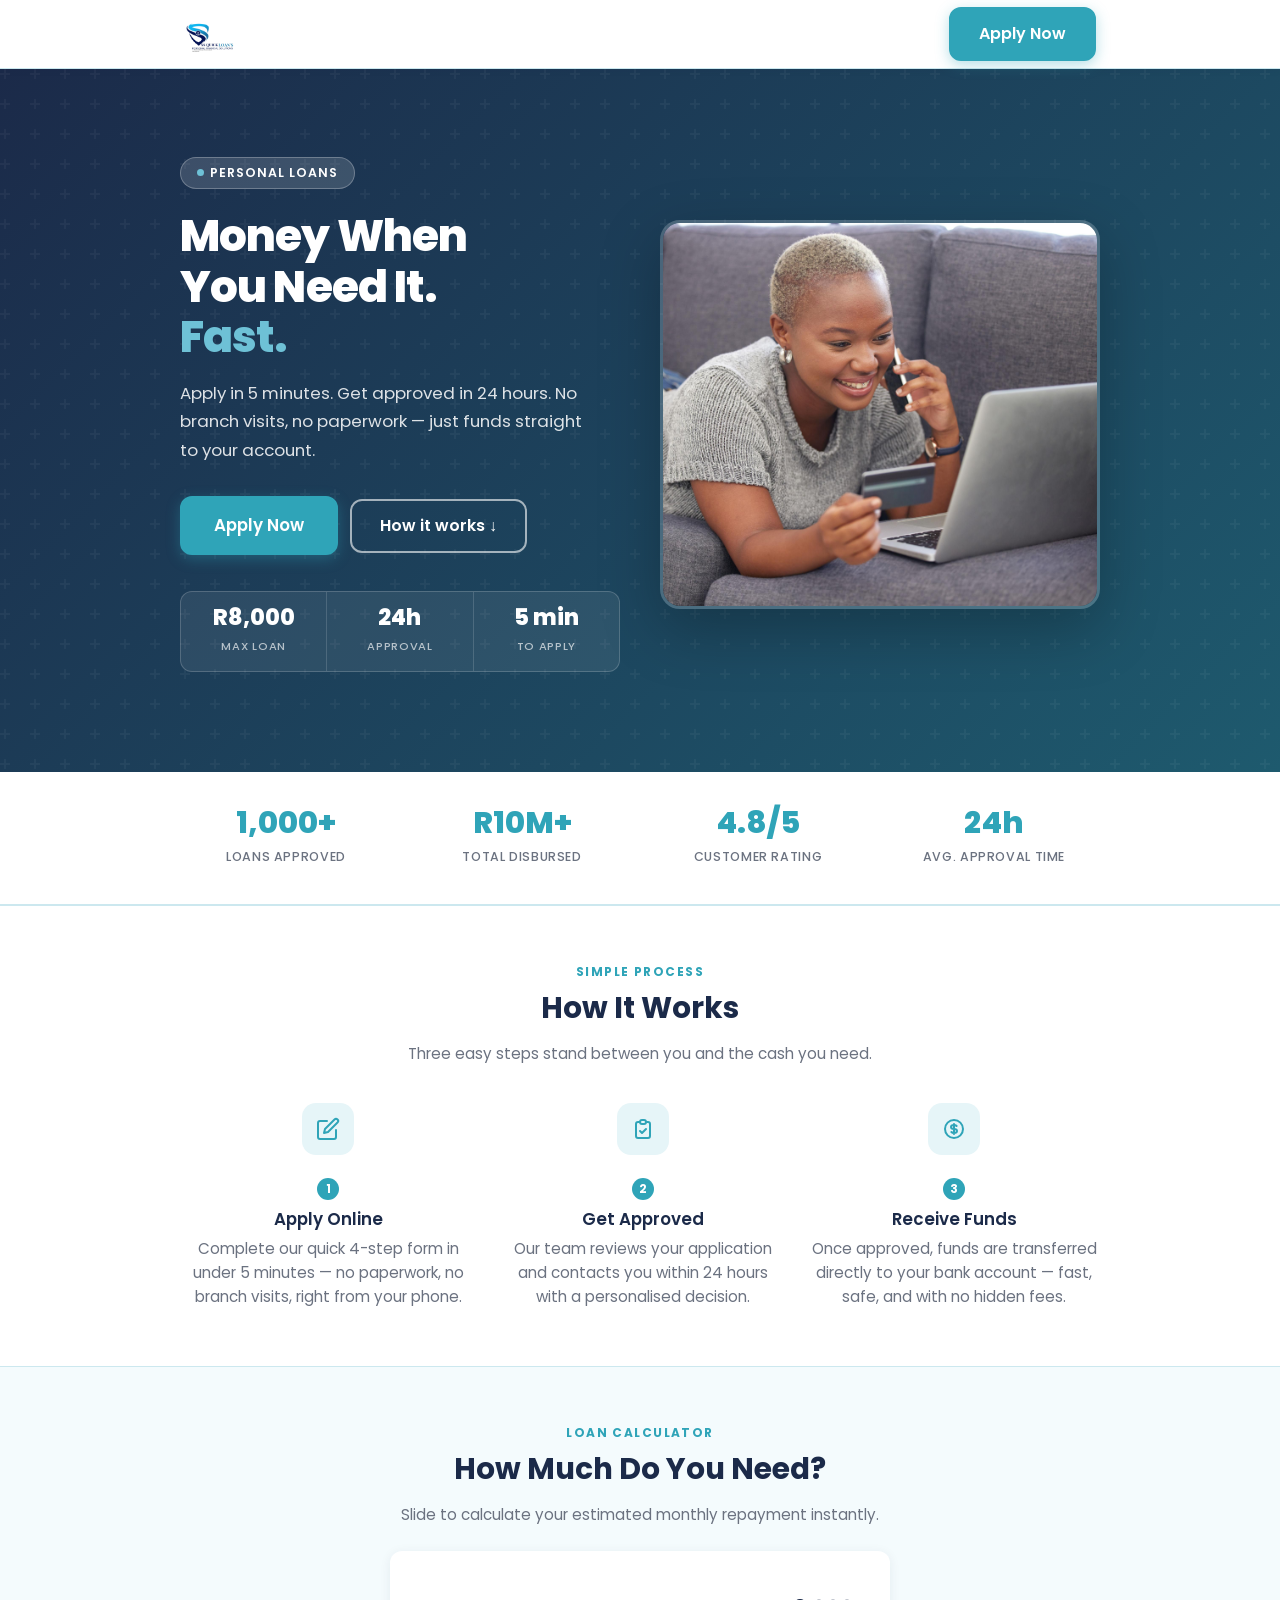
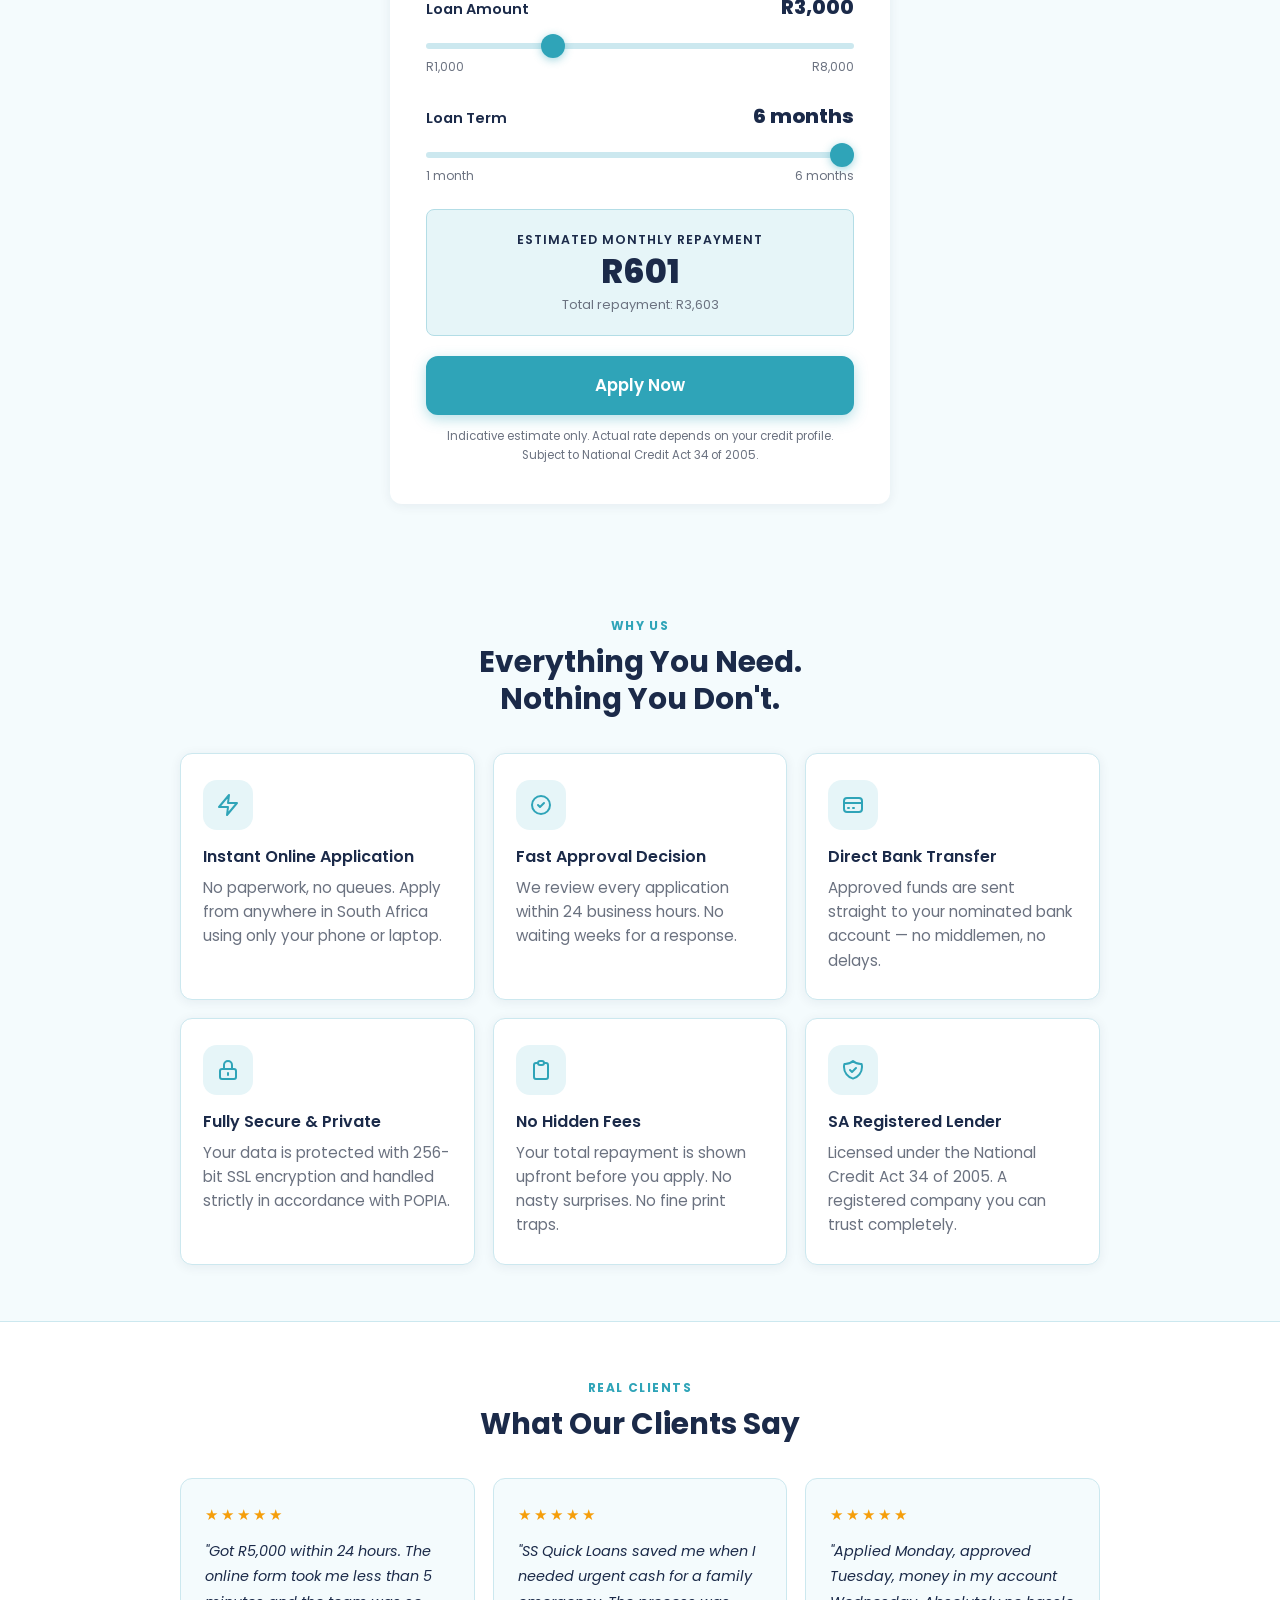
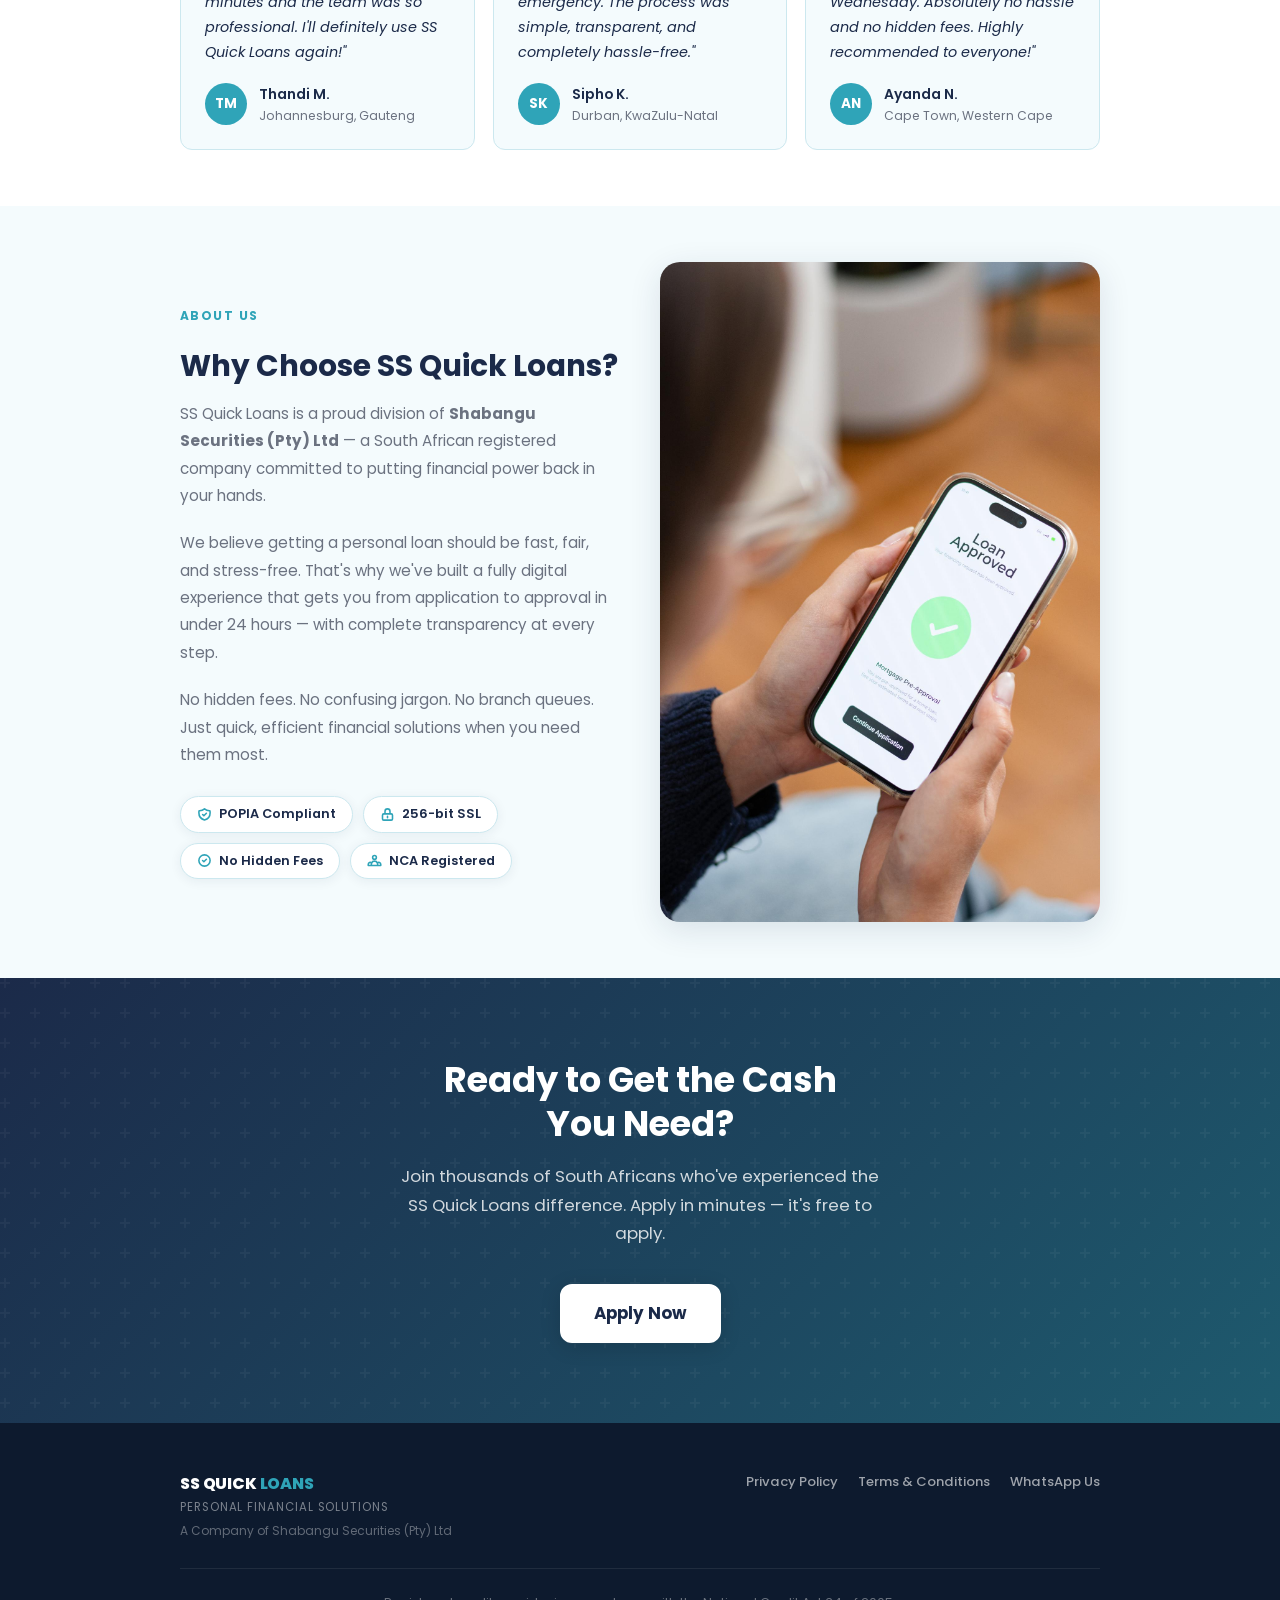
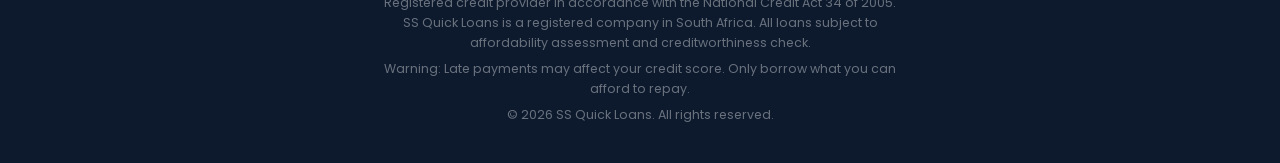
==== commit 1eec0310: "Replace placeholder SVG logo with official SS Quick Loans brand logo Co-Authored-By: Claude Sonnet 4" ====
--- a/index.html
+++ b/index.html
@@ -17,21 +17,7 @@
     <header class="site-header">
       <div class="container container--wide">
         <a href="index.html" class="logo" aria-label="SS Quick Loans home">
-          <!-- Logo Mark: Stylised SS shield with teal swoosh -->
-          <svg class="logo-mark" width="42" height="42" viewBox="0 0 42 42" fill="none" xmlns="http://www.w3.org/2000/svg" aria-hidden="true">
-            <!-- Shield body (deep navy) -->
-            <path d="M21 2 L36 8 L36 22 C36 30 29 37 21 40 C13 37 6 30 6 22 L6 8 Z" fill="#1B2A49"/>
-            <!-- Teal swoosh accent -->
-            <path d="M8 11 C10 7 15 5 21 6 C27 5 32 7 34 11" stroke="#2FA4B8" stroke-width="3.5" stroke-linecap="round" fill="none"/>
-            <!-- Inner S shape (lighter teal) -->
-            <path d="M17 17 C17 15.3 18.3 14 20 14 L23 14 C24.7 14 26 15.3 26 17 C26 18.7 24.7 20 23 20 L19 20 C17.3 20 16 21.3 16 23 C16 24.7 17.3 26 19 26 L22 26 C23.7 26 25 24.7 25 23" stroke="#6EC1D6" stroke-width="2" stroke-linecap="round" fill="none"/>
-            <!-- Keyhole -->
-            <circle cx="21" cy="21" r="2.2" fill="#2FA4B8" opacity="0.8"/>
-          </svg>
-          <div class="logo-text">
-            <strong>SS QUICK <em>LOANS</em></strong>
-            <small>Personal Financial Solutions</small>
-          </div>
+          <img class="logo-img" src="assets/images/logo.jpeg" alt="SS Quick Loans — Personal Financial Solutions" />
         </a>
         <a href="apply.html" class="btn btn-primary" data-brand="cta">Apply Now</a>
       </div>
--- a/css/styles.css
+++ b/css/styles.css
@@ -267,40 +267,15 @@
 .logo {
   display: flex;
   align-items: center;
-  gap: 10px;
   text-decoration: none;
 }
 
 .logo:hover { text-decoration: none; }
 
-.logo-mark {
-  flex-shrink: 0;
-}
-
-.logo-text {
-  line-height: 1.15;
-}
-
-.logo-text strong {
+.logo-img {
+  height: 68px;
+  width: auto;
   display: block;
-  font-size: 1rem;
-  font-weight: 800;
-  letter-spacing: -0.01em;
-  color: var(--primary);
-}
-
-.logo-text strong em {
-  color: var(--accent);
-  font-style: normal;
-}
-
-.logo-text small {
-  display: block;
-  font-size: 0.6rem;
-  color: var(--text-muted);
-  font-weight: 500;
-  letter-spacing: 0.06em;
-  text-transform: uppercase;
 }
 
 /* ── 9. Hero ───────────────────────────────────────────────── */
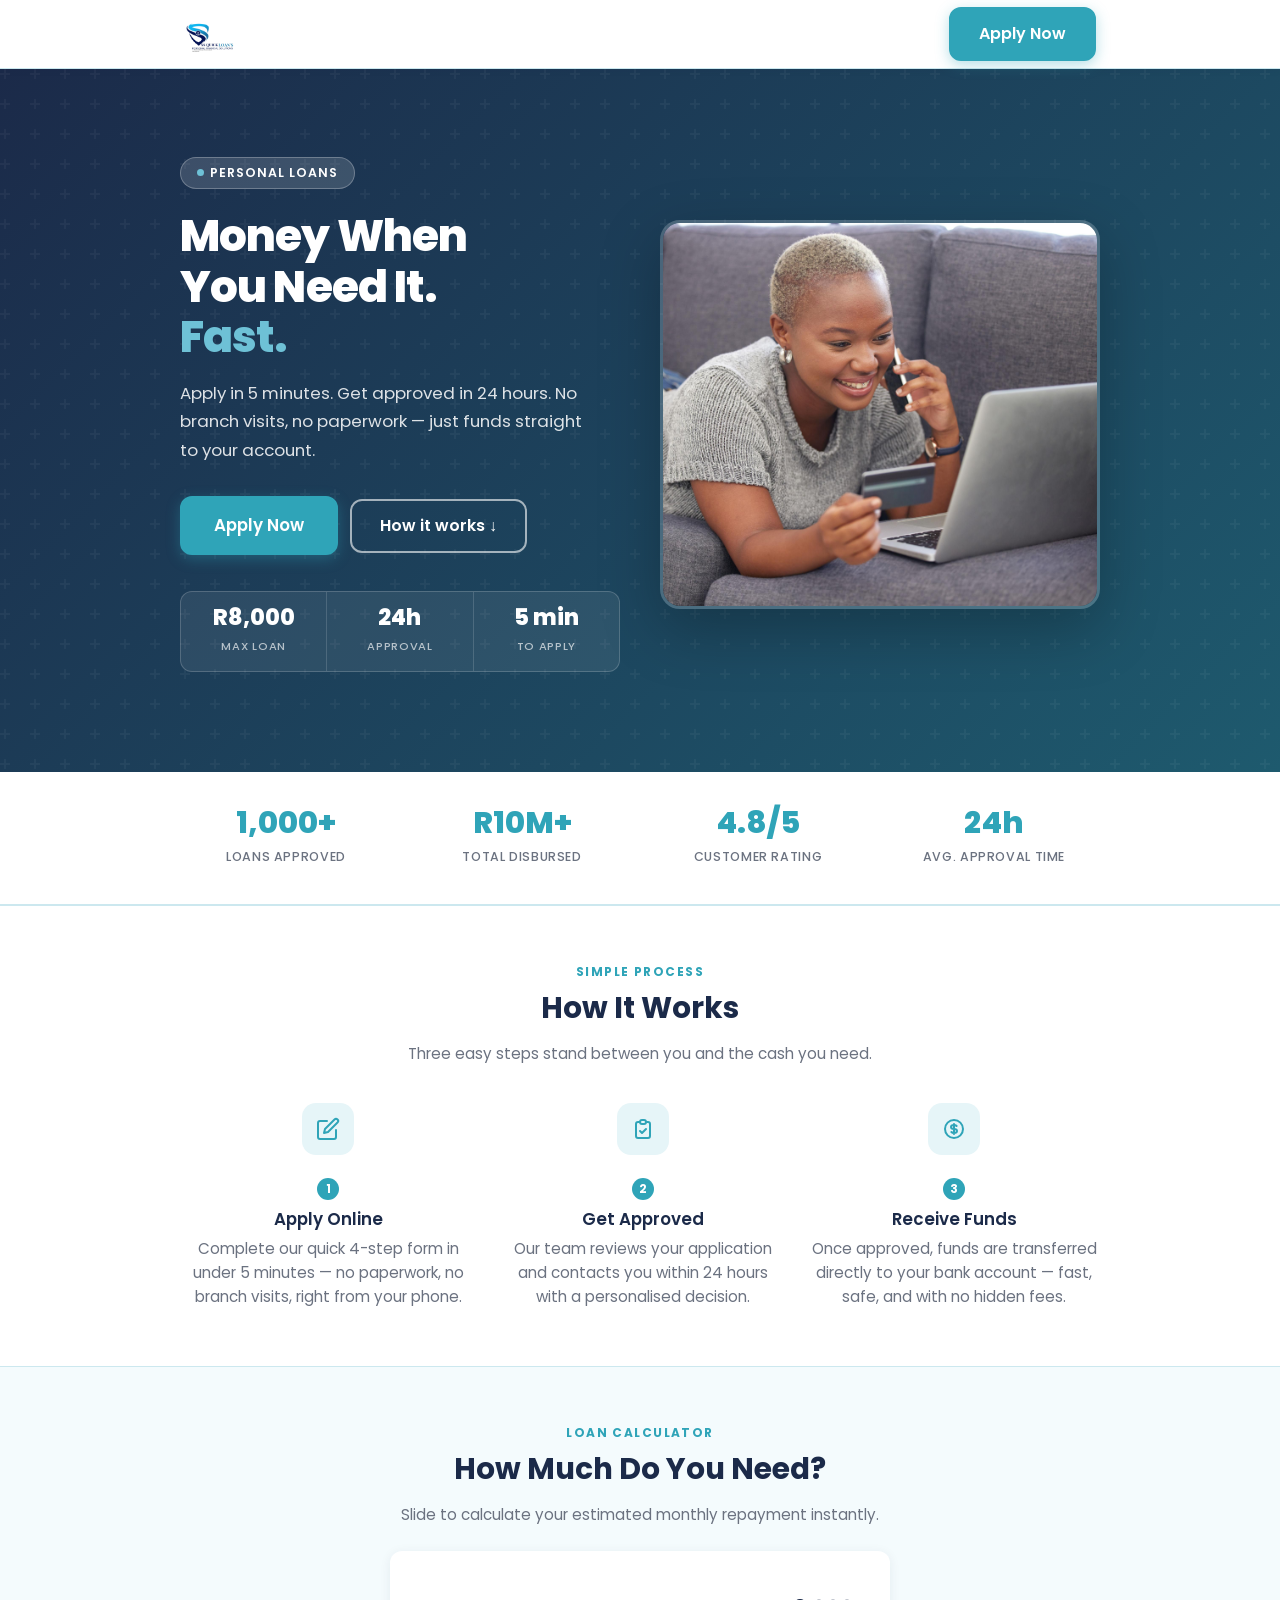
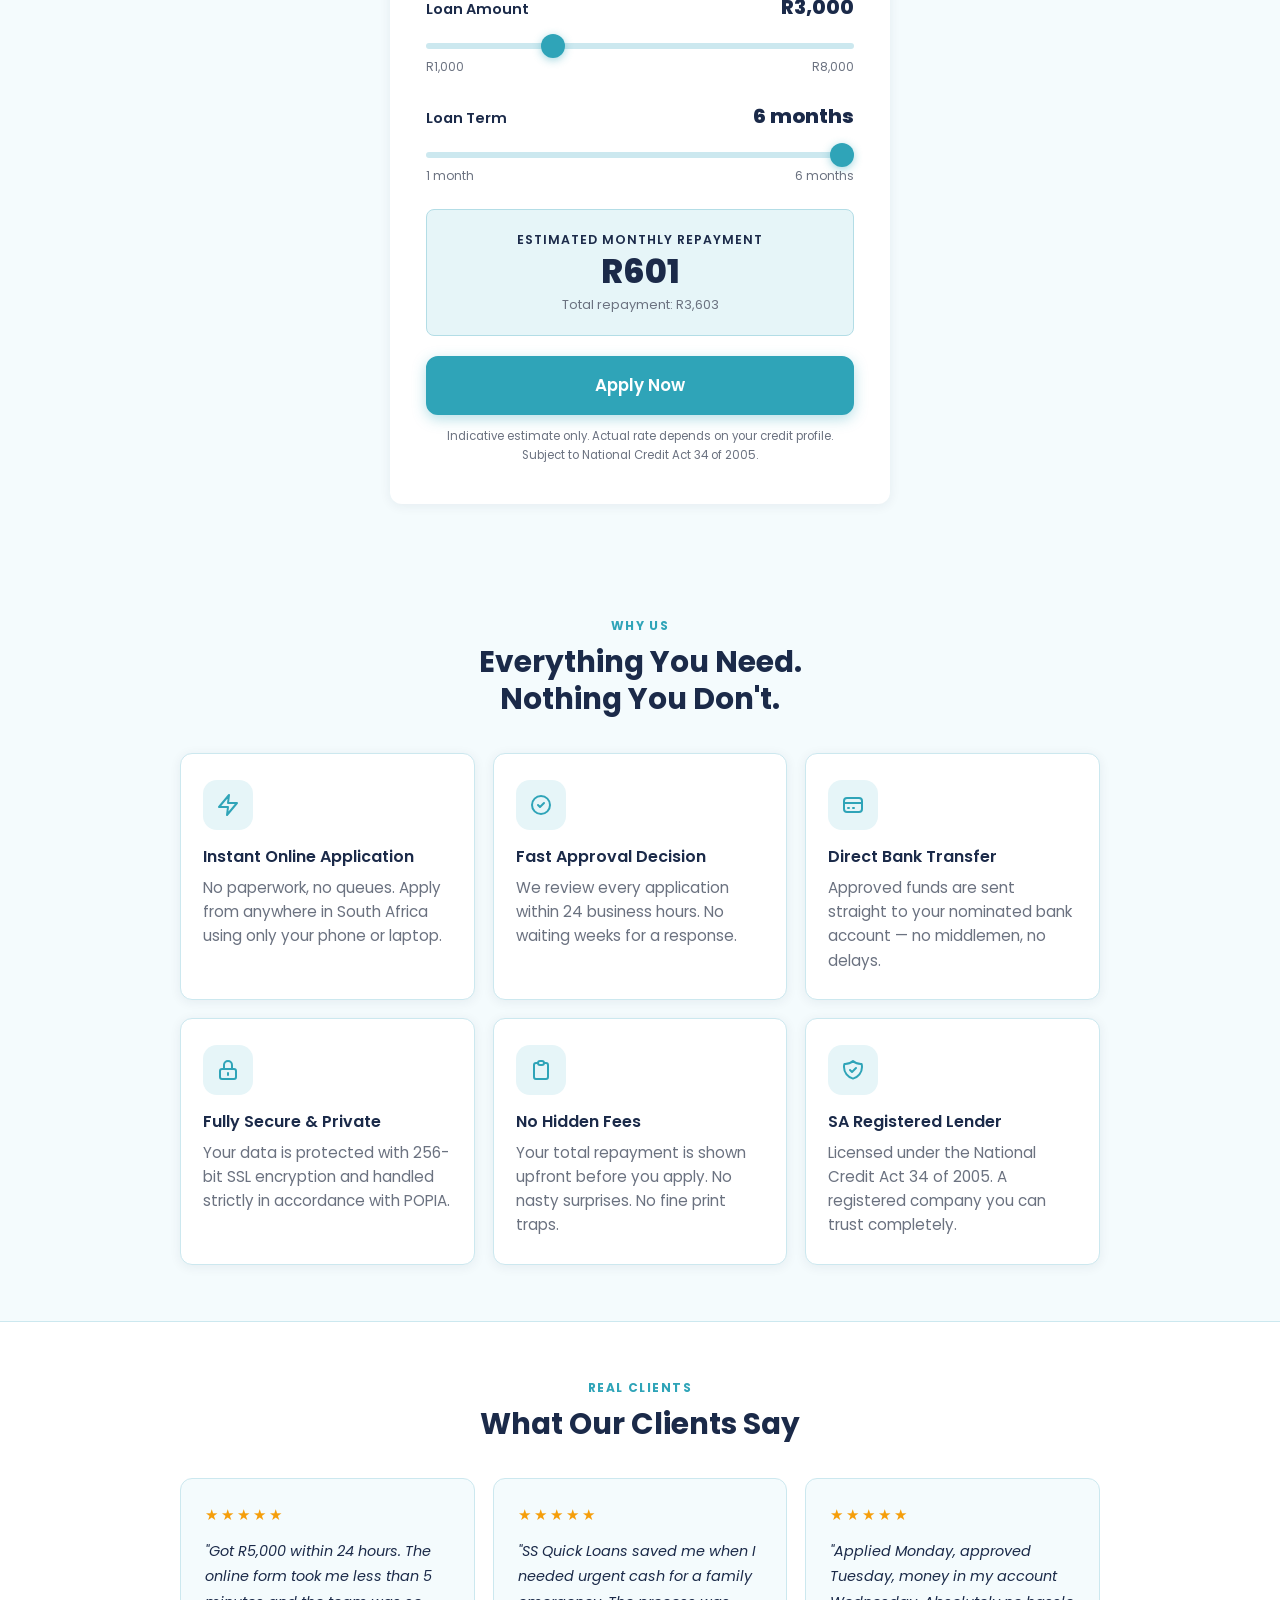
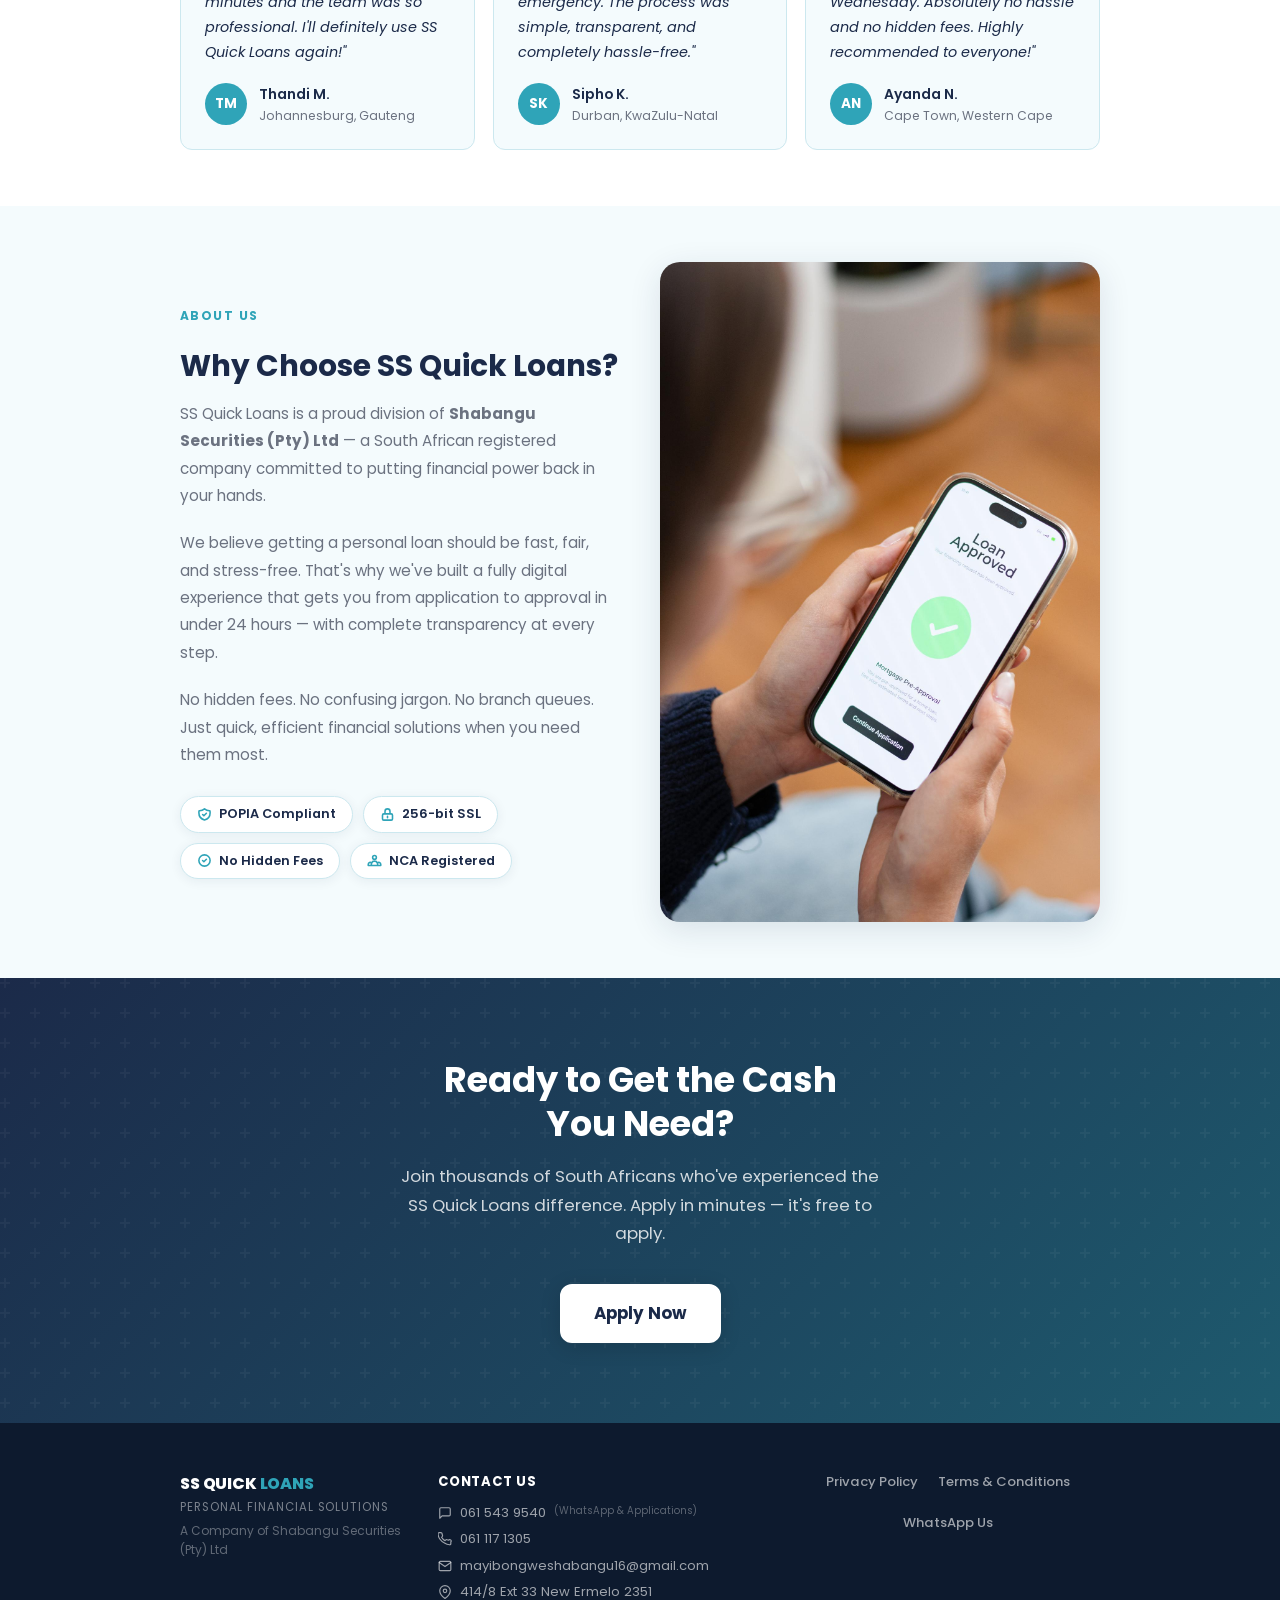
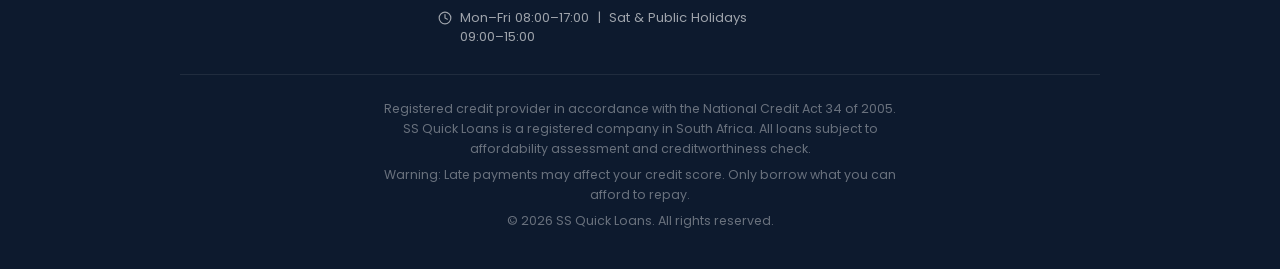
==== commit 444d6692: "Add contact details: phone numbers, email, address, and trading hours Co-Authored-By: Claude Sonnet " ====
--- a/index.html
+++ b/index.html
@@ -423,11 +423,35 @@
             <div class="footer-tagline">Personal Financial Solutions</div>
             <div style="font-size:0.75rem;color:rgba(255,255,255,0.35);margin-top:4px;">A Company of Shabangu Securities (Pty) Ltd</div>
           </div>
+          <!-- Contact block -->
+          <div class="footer-contact">
+            <div class="footer-contact-title">Contact Us</div>
+            <a href="https://wa.me/27615439540?text=Hi%2C%20I%27d%20like%20to%20apply%20for%20a%20loan%20with%20SS%20Quick%20Loans" class="footer-contact-item" target="_blank" rel="noopener noreferrer">
+              <svg viewBox="0 0 24 24" aria-hidden="true"><path d="M21 15a2 2 0 01-2 2H7l-4 4V5a2 2 0 012-2h14a2 2 0 012 2z"/></svg>
+              061 543 9540 <span style="opacity:0.55;font-size:0.75em;">(WhatsApp &amp; Applications)</span>
+            </a>
+            <a href="tel:+270611171305" class="footer-contact-item">
+              <svg viewBox="0 0 24 24" aria-hidden="true"><path d="M22 16.92v3a2 2 0 01-2.18 2 19.79 19.79 0 01-8.63-3.07A19.5 19.5 0 013.07 12a19.79 19.79 0 01-3.07-8.67A2 2 0 012 1.18h3a2 2 0 012 1.72c.127.96.361 1.903.7 2.81a2 2 0 01-.45 2.11L6.09 8.91a16 16 0 006 6l1.27-1.27a2 2 0 012.11-.45c.907.339 1.85.573 2.81.7A2 2 0 0122 16.92z"/></svg>
+              061 117 1305
+            </a>
+            <a href="mailto:mayibongweshabangu16@gmail.com" class="footer-contact-item">
+              <svg viewBox="0 0 24 24" aria-hidden="true"><path d="M4 4h16c1.1 0 2 .9 2 2v12c0 1.1-.9 2-2 2H4c-1.1 0-2-.9-2-2V6c0-1.1.9-2 2-2z"/><polyline points="22,6 12,13 2,6"/></svg>
+              mayibongweshabangu16@gmail.com
+            </a>
+            <div class="footer-contact-item">
+              <svg viewBox="0 0 24 24" aria-hidden="true"><path d="M21 10c0 7-9 13-9 13s-9-6-9-13a9 9 0 0118 0z"/><circle cx="12" cy="10" r="3"/></svg>
+              414/8 Ext 33 New Ermelo 2351
+            </div>
+            <div class="footer-contact-item">
+              <svg viewBox="0 0 24 24" aria-hidden="true"><circle cx="12" cy="12" r="10"/><polyline points="12 6 12 12 16 14"/></svg>
+              Mon–Fri 08:00–17:00 &nbsp;|&nbsp; Sat &amp; Public Holidays 09:00–15:00
+            </div>
+          </div>
           <!-- Links -->
           <div class="footer-links">
             <a href="#">Privacy Policy</a>
             <a href="#">Terms &amp; Conditions</a>
-            <a href="#" data-brand="whatsapp-btn" target="_blank" rel="noopener noreferrer">WhatsApp Us</a>
+            <a href="https://wa.me/27615439540?text=Hi%2C%20I%27d%20like%20to%20apply%20for%20a%20loan%20with%20SS%20Quick%20Loans" data-brand="whatsapp-btn" target="_blank" rel="noopener noreferrer">WhatsApp Us</a>
           </div>
         </div>
 
--- a/css/styles.css
+++ b/css/styles.css
@@ -872,6 +872,45 @@
   text-transform: uppercase;
   letter-spacing: 0.08em;
   margin-top: 2px;
+}
+
+.footer-contact {
+  display: flex;
+  flex-direction: column;
+  gap: 8px;
+}
+
+.footer-contact-title {
+  color: #fff;
+  font-size: 0.82rem;
+  font-weight: 700;
+  letter-spacing: 0.04em;
+  text-transform: uppercase;
+  margin-bottom: 4px;
+}
+
+.footer-contact-item {
+  display: flex;
+  align-items: flex-start;
+  gap: 8px;
+  color: rgba(255, 255, 255, 0.6);
+  font-size: 0.82rem;
+  text-decoration: none;
+  line-height: 1.4;
+}
+
+.footer-contact-item:hover { color: var(--accent); text-decoration: none; }
+
+.footer-contact-item svg {
+  width: 14px;
+  height: 14px;
+  flex-shrink: 0;
+  margin-top: 2px;
+  stroke: currentColor;
+  stroke-width: 2;
+  stroke-linecap: round;
+  stroke-linejoin: round;
+  fill: none;
 }
 
 .footer-links {
